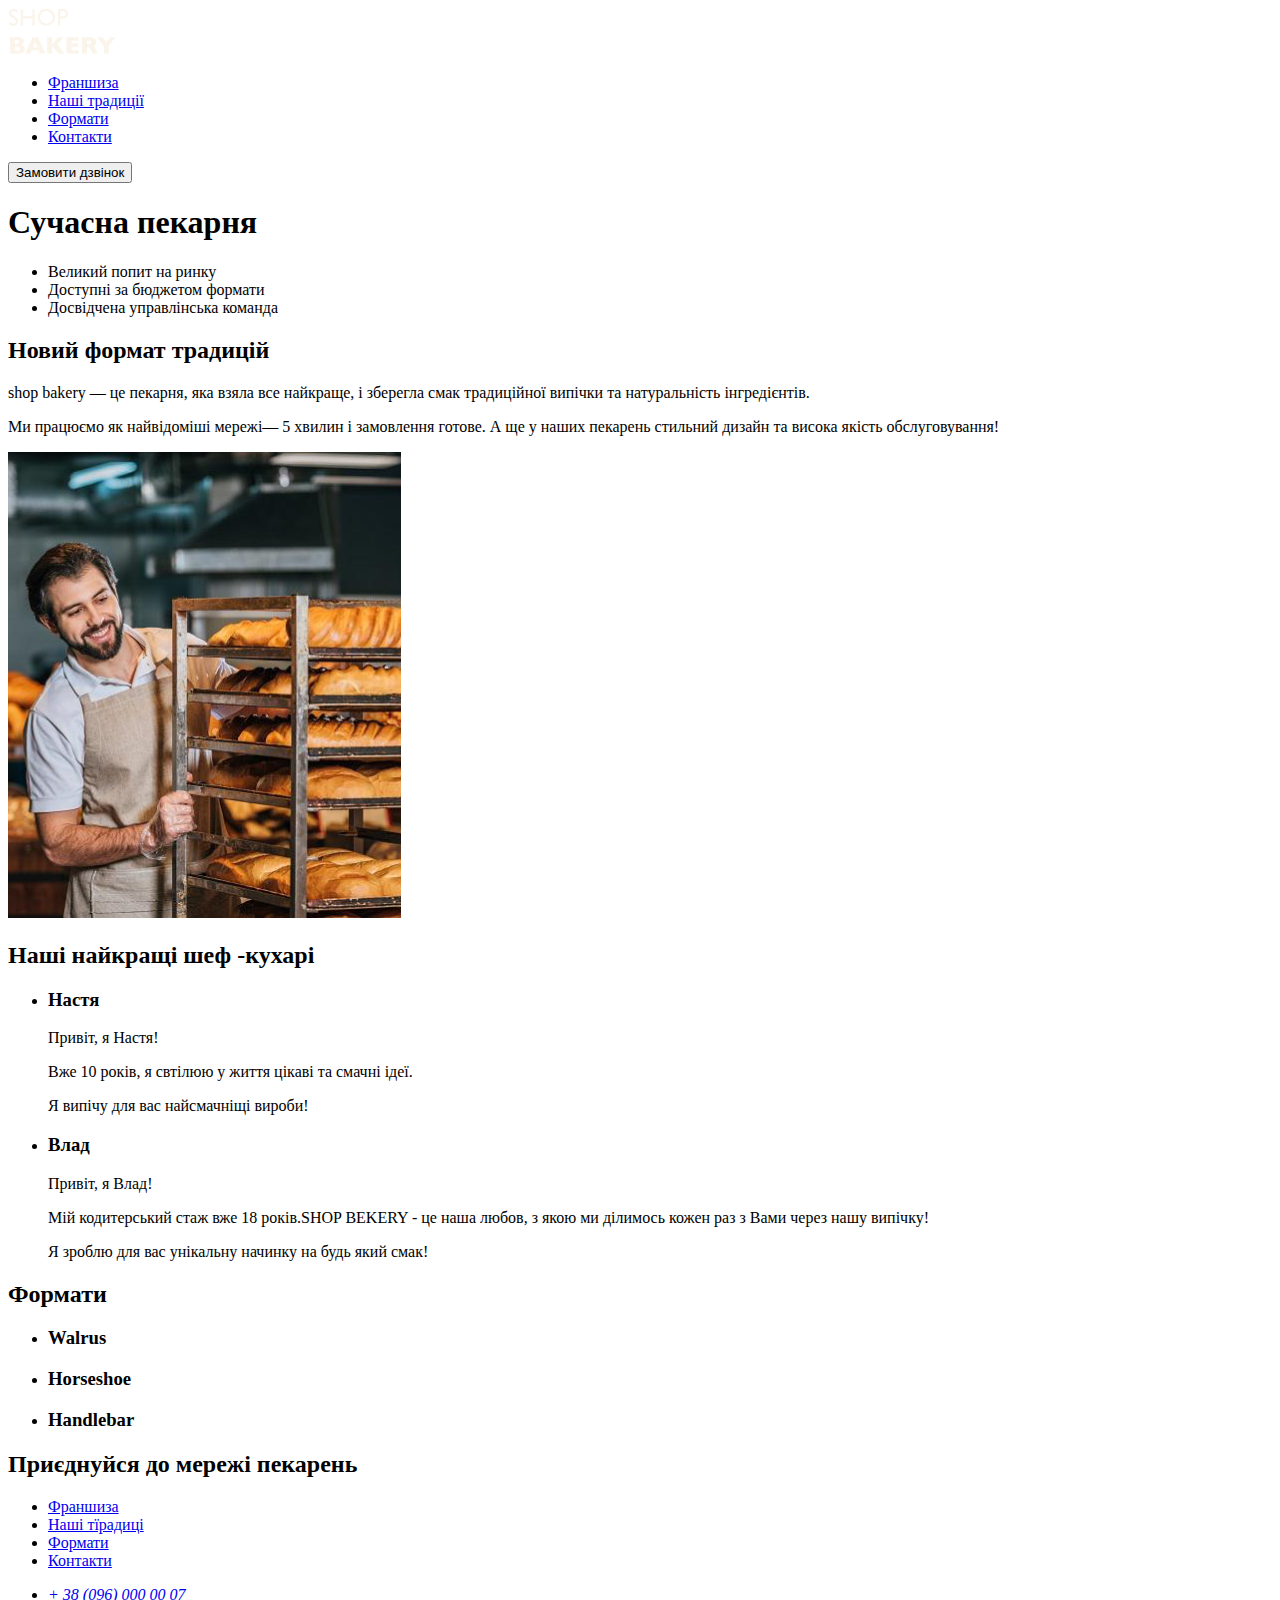
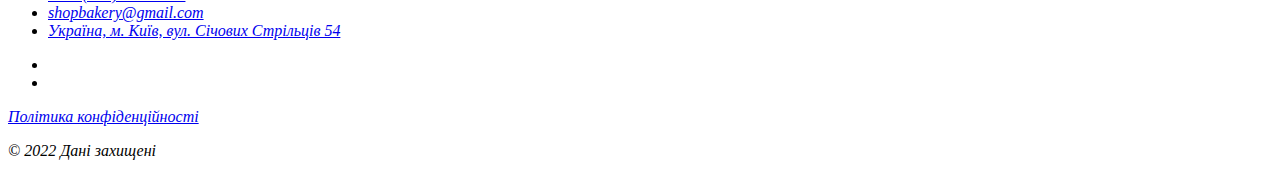
==== index.html @ 5db0eacd "update index.html and add images" ====
<!DOCTYPE html>
<html lang="uk">
  <head>
    <meta charset="UTF-8" />
    <meta http-equiv="X-UA-Compatible" content="IE=edge" />
    <meta name="viewport" content="width=device-width, initial-scale=1.0" />
    <title>Сучасна пекарня</title>
  </head>
  <body>
    <header>
      <nav>
        <a href="#">
          <img src="./images/logo.svg" alt="логотип сучасної пекарні" />
        </a>
        <ul>
          <li><a href="#">Франшиза</a></li>
          <li><a href="#">Наші традиції</a></li>
          <li><a href="#">Формати</a></li>
          <li><a href="#">Контакти</a></li>
        </ul>
      </nav>
      <button type="button">Замовити дзвінок</button>
    </header>
    <main>
      <section>
        <h1>Сучасна пекарня</h1>
      </section>
      <section>
        <ul>
          <li>Великий попит на ринку</li>
          <li>Доступні за бюджетом формати</li>
          <li>Досвідчена управлінська команда</li>
        </ul>
        <h2>Новий формат традицій</h2>
        <p>
          <span>shop bakery</span> — це пекарня, яка взяла все найкраще, і
          зберегла смак традиційної випічки та натуральність інгредієнтів.
        </p>
        <p>
          Ми працюємо як найвідоміші мережі—
          <span>5 хвилин і замовлення готове</span>. А ще у наших пекарень
          стильний дизайн та висока якість обслуговування!
        </p>
        <img
          src="./images/image 1560.jpg"
          alt="Чоловік пекар дивиться на батони із посмішкою"
        />
      </section>
      <section>
        <h2>Наші найкращі шеф -кухарі</h2>
        <ul>
          <li>
            <article>
              <h3>Настя</h3>
              <p>Привіт, я Настя!</p>
              <p>Вже 10 років, я свтілюю у життя цікаві та смачні ідеї.</p>
              <p>Я випічу для вас найсмачніщі вироби!</p>
            </article>
          </li>
          <li>
            <article>
              <h3>Влад</h3>
              <p>Привіт, я Влад!</p>
              <p>
                Мій кодитерський стаж вже 18 років.SHOP BEKERY - це наша любов,
                з якою ми ділимось кожен раз з Вами через нашу випічку!
              </p>
              <p>Я зроблю для вас унікальну начинку на будь який смак!</p>
            </article>
          </li>
        </ul>
      </section>
      <section>
        <h2>Формати</h2>
        <ul>
          <li>
            <article>
              <h3 lang="en">Walrus</h3>
            </article>
          </li>
          <li>
            <article>
              <h3 lang="en">Horseshoe</h3>
            </article>
          </li>
          <li>
            <article>
              <h3 lang="en">Handlebar</h3>
            </article>
          </li>
        </ul>
      </section>
      <section>
        <h2>Приєднуйся до мережі пекарень</h2>
      </section>
    </main>
    <footer>
      <nav>
        <a href="#">
          <!-- logo -->
        </a>
        <ul>
          <li><a href="#">Франшиза</a></li>
          <li><a href="#">Наші тїрадиці</a></li>
          <li><a href="#">Формати</a></li>
          <li><a href="#">Контакти</a></li>
        </ul>
      </nav>
      <address>
        <ul>
          <li><a href="tell:+380960000007">+ 38 (096) 000 00 07</a></li>
          <li>
            <a href="mailto:shopbakery@gmail.com">shopbakery@gmail.com</a>
          </li>
          <li>
            <a href="https://maps.app.goo.gl/S85vNr7F9ma5TAas6" target="_blank">
              Україна, м. Київ, вул. Січових Стрільців 54
            </a>
          </li>
        </ul>
        <ul>
          <li>
            <!-- facebook icon -->
          </li>
          <li>
            <!-- instagram icon -->
          </li>
        </ul>
        <a href="#" target="_blank">Політика конфіденційності</a>
        <p>© 2022 Дані захищені</p>
      </address>
    </footer>
  </body>
</html>
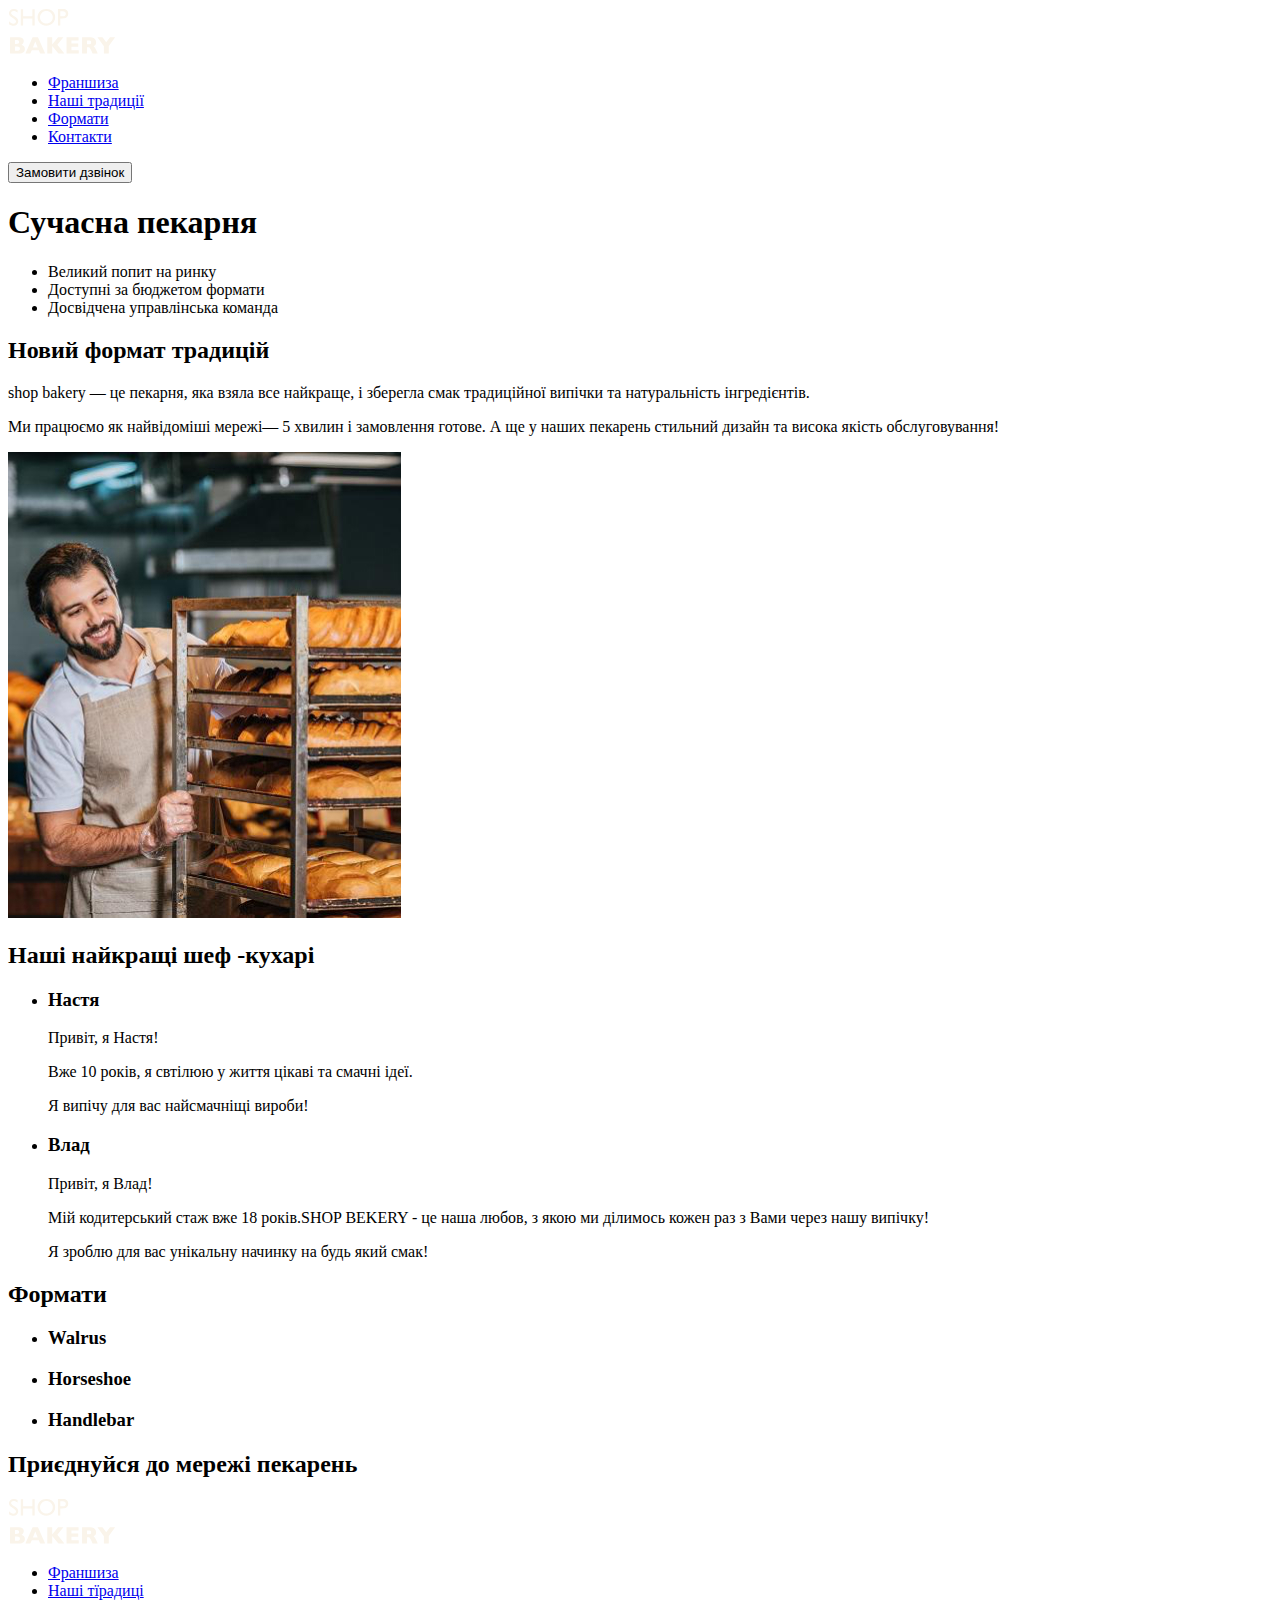
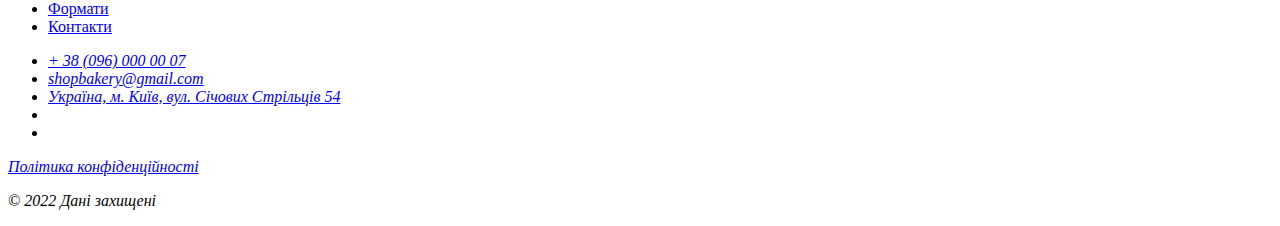
==== commit 28ce28d1: "update index.html" ====
--- a/index.html
+++ b/index.html
@@ -97,7 +97,7 @@
     <footer>
       <nav>
         <a href="#">
-          <!-- logo -->
+          <img src="./images/logo.svg" alt="логотип сучасної пекарні" />
         </a>
         <ul>
           <li><a href="#">Франшиза</a></li>
@@ -117,8 +117,6 @@
               Україна, м. Київ, вул. Січових Стрільців 54
             </a>
           </li>
-        </ul>
-        <ul>
           <li>
             <!-- facebook icon -->
           </li>
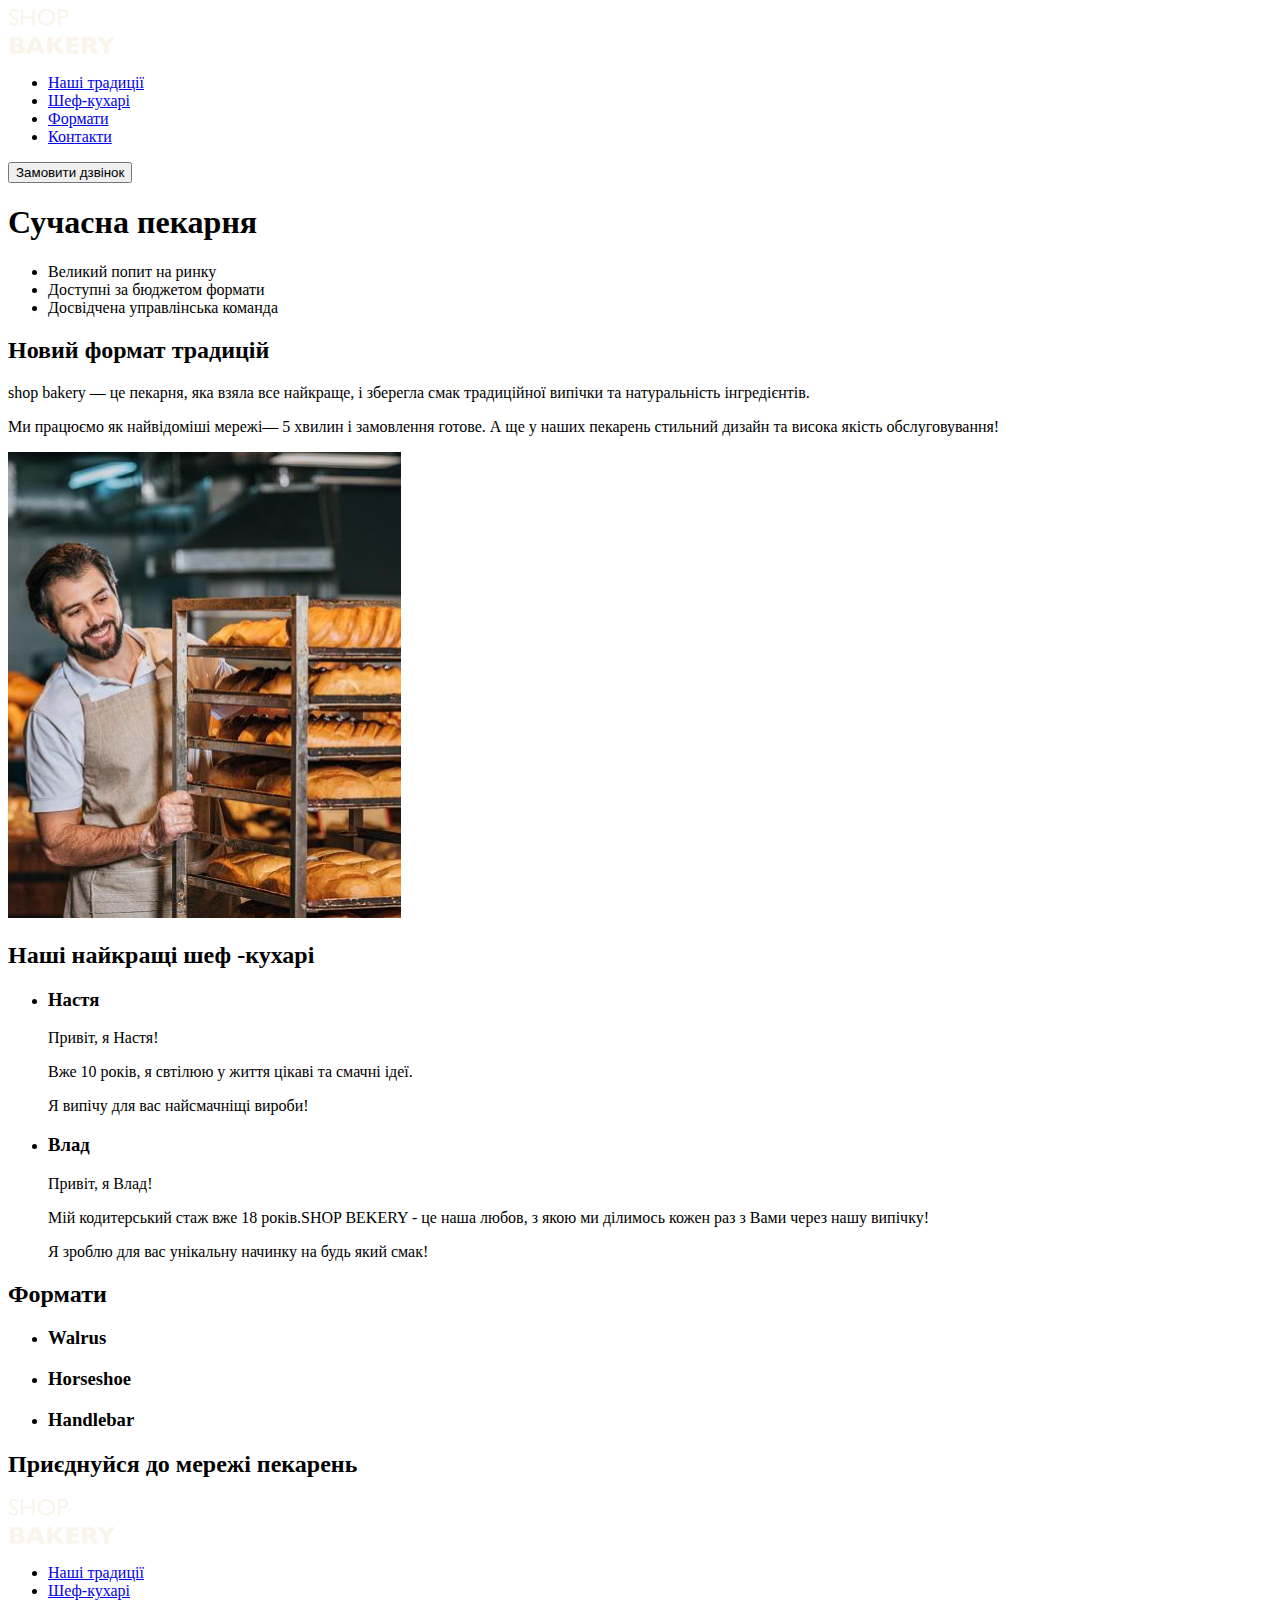
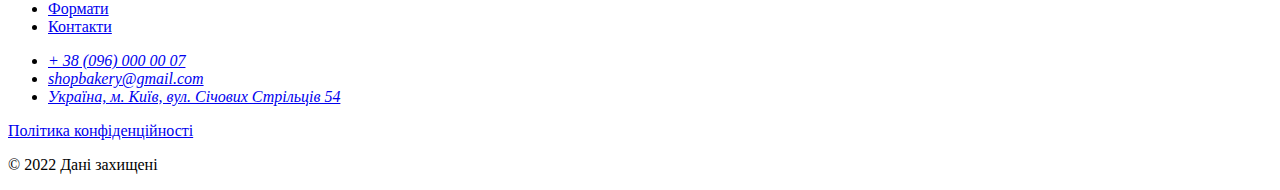
==== commit d74157d8: "upgrade index.html and images" ====
--- a/index.html
+++ b/index.html
@@ -1,5 +1,5 @@
 <!DOCTYPE html>
-<html lang="uk">
+<html lang="en">
   <head>
     <meta charset="UTF-8" />
     <meta http-equiv="X-UA-Compatible" content="IE=edge" />
@@ -9,12 +9,12 @@
   <body>
     <header>
       <nav>
-        <a href="#">
+        <a href="">
           <img src="./images/logo.svg" alt="логотип сучасної пекарні" />
         </a>
         <ul>
-          <li><a href="#">Франшиза</a></li>
           <li><a href="#">Наші традиції</a></li>
+          <li><a href="#">Шеф-кухарі</a></li>
           <li><a href="#">Формати</a></li>
           <li><a href="#">Контакти</a></li>
         </ul>
@@ -96,37 +96,33 @@
     </main>
     <footer>
       <nav>
-        <a href="#">
+        <a href="">
           <img src="./images/logo.svg" alt="логотип сучасної пекарні" />
         </a>
         <ul>
-          <li><a href="#">Франшиза</a></li>
-          <li><a href="#">Наші тїрадиці</a></li>
+          <li><a href="#">Наші традиції</a></li>
+          <li><a href="#">Шеф-кухарі</a></li>
           <li><a href="#">Формати</a></li>
           <li><a href="#">Контакти</a></li>
         </ul>
+        <address>
+          <ul>
+            <li><a href="tell:+380960000007">+ 38 (096) 000 00 07</a></li>
+            <li>
+              <a href="mailto:shopbakery@gmail.com">shopbakery@gmail.com</a>
+            </li>
+            <li>
+              <a
+                href="https://maps.app.goo.gl/G2RmWTejKXoWBTCn6"
+                target="_blank"
+                >Україна, м. Київ, вул. Січових Стрільців 54
+              </a>
+            </li>
+          </ul>
+        </address>
+        <a href="#" target="_blank">Політика конфіденційності</a>
       </nav>
-      <address>
-        <ul>
-          <li><a href="tell:+380960000007">+ 38 (096) 000 00 07</a></li>
-          <li>
-            <a href="mailto:shopbakery@gmail.com">shopbakery@gmail.com</a>
-          </li>
-          <li>
-            <a href="https://maps.app.goo.gl/S85vNr7F9ma5TAas6" target="_blank">
-              Україна, м. Київ, вул. Січових Стрільців 54
-            </a>
-          </li>
-          <li>
-            <!-- facebook icon -->
-          </li>
-          <li>
-            <!-- instagram icon -->
-          </li>
-        </ul>
-        <a href="#" target="_blank">Політика конфіденційності</a>
-        <p>© 2022 Дані захищені</p>
-      </address>
+      <p>© 2022 Дані захищені</p>
     </footer>
   </body>
 </html>
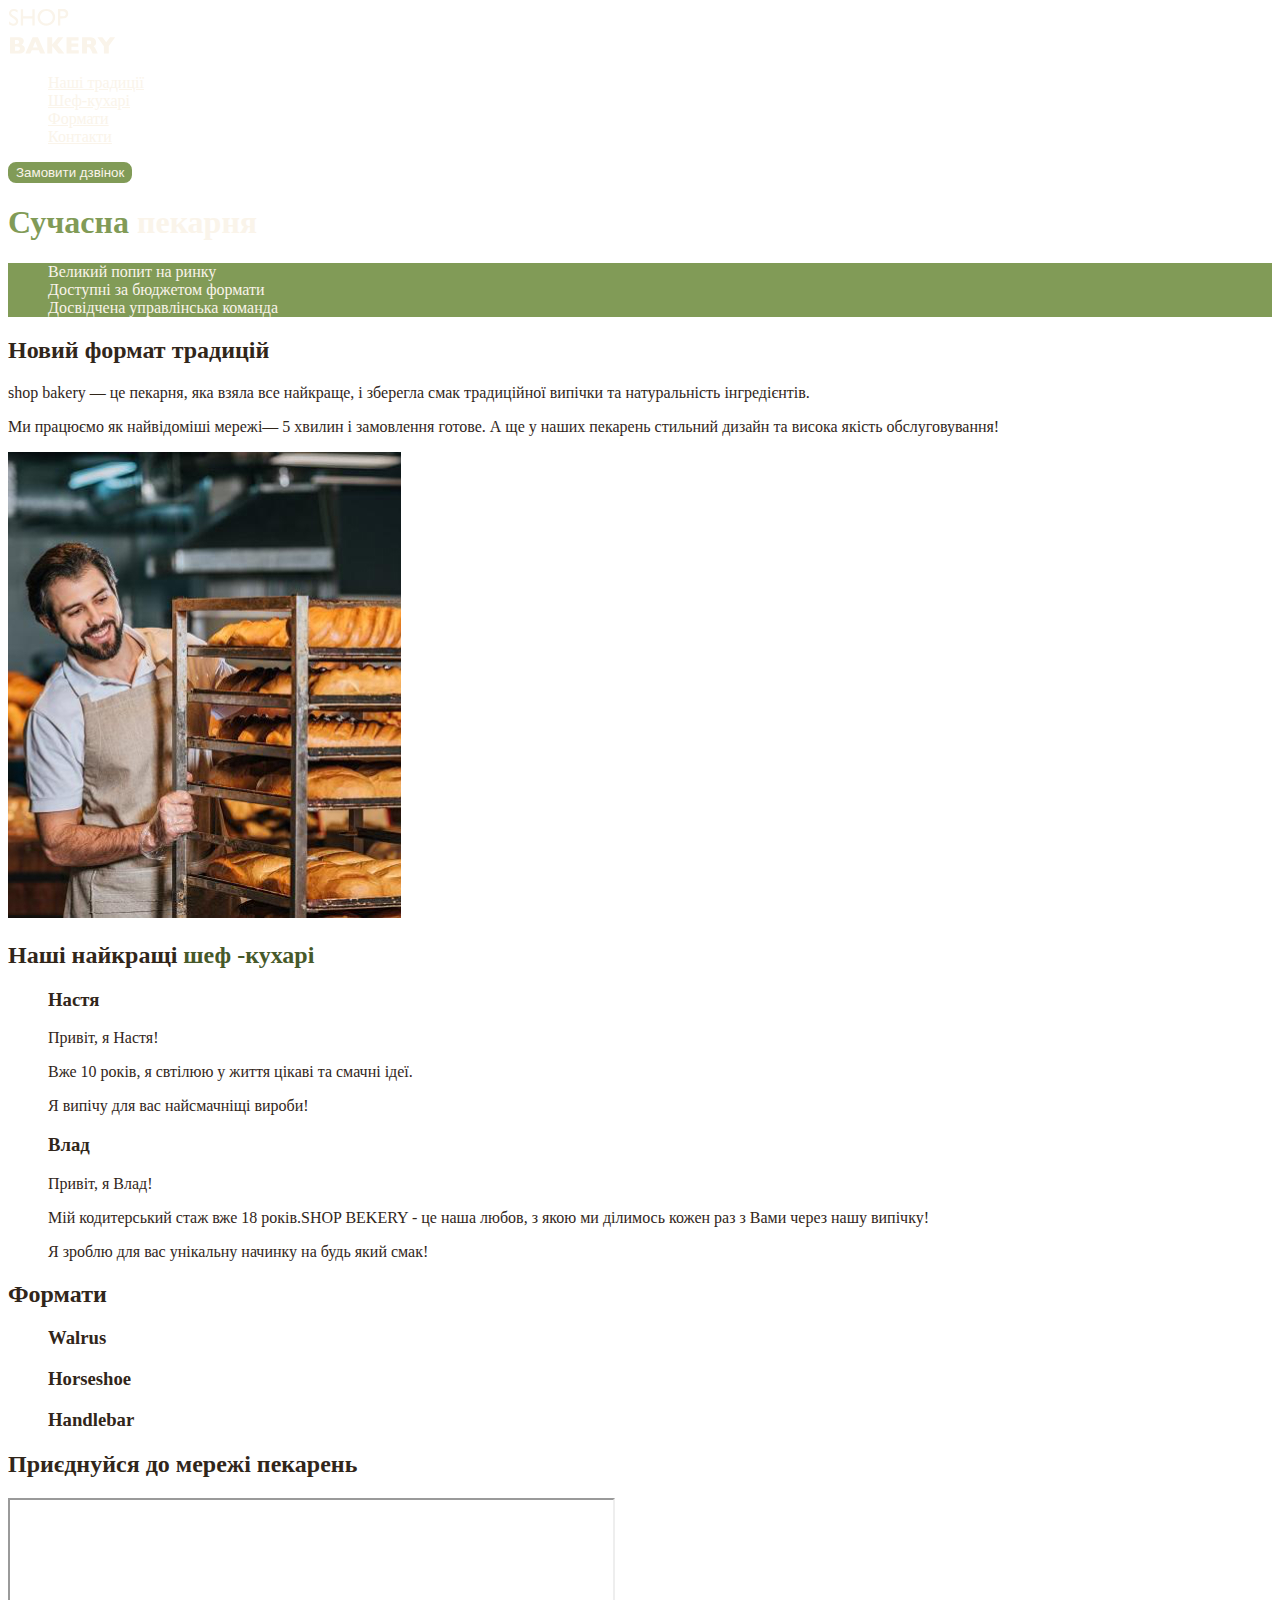
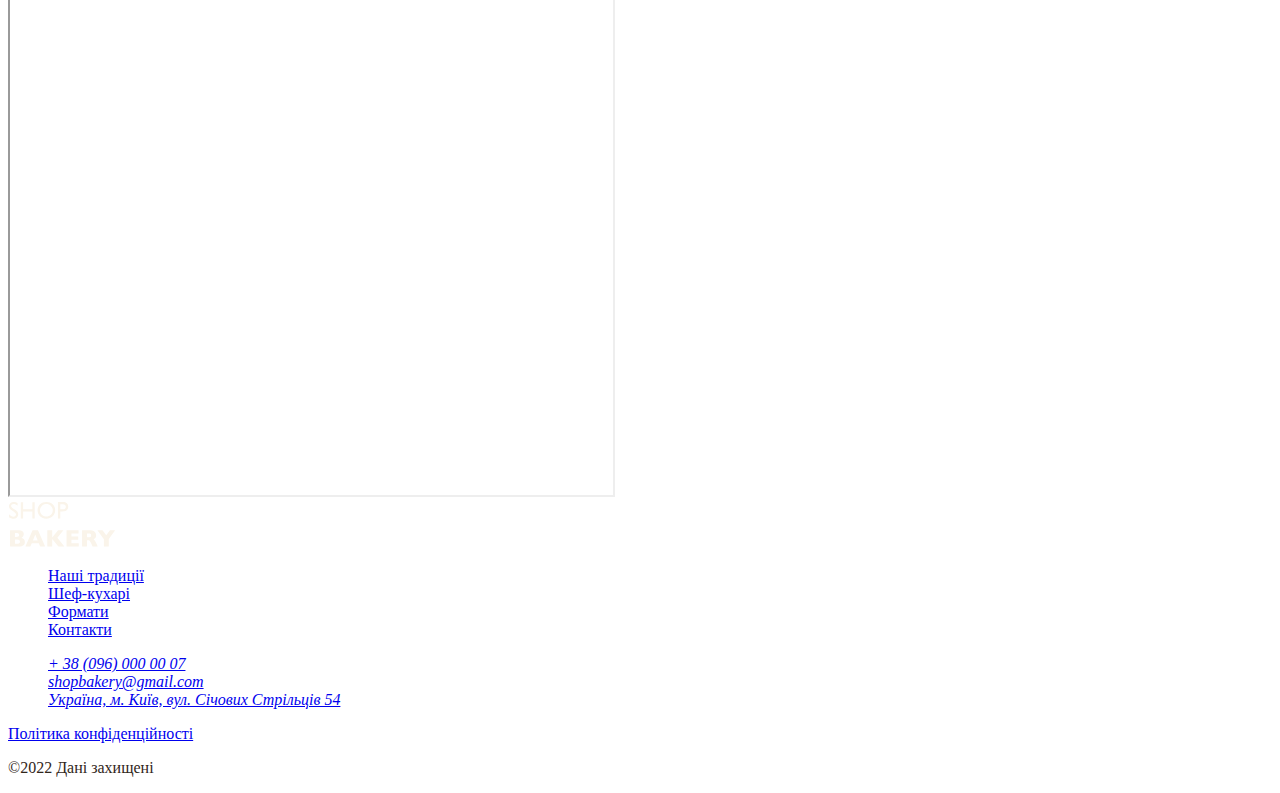
==== commit e434b2eb: "add styles css and css variables" ====
--- a/index.html
+++ b/index.html
@@ -1,37 +1,38 @@
 <!DOCTYPE html>
-<html lang="en">
+<html lang="uk">
   <head>
     <meta charset="UTF-8" />
     <meta http-equiv="X-UA-Compatible" content="IE=edge" />
     <meta name="viewport" content="width=device-width, initial-scale=1.0" />
     <title>Сучасна пекарня</title>
+    <link rel="stylesheet" href="./css/styles.css" />
   </head>
   <body>
     <header>
       <nav>
-        <a href="">
-          <img src="./images/logo.svg" alt="логотип сучасної пекарні" />
+        <a href="/">
+          <img src="./images/logo.svg" alt="Логотип сучасної пекарні" />
         </a>
         <ul>
-          <li><a href="#">Наші традиції</a></li>
-          <li><a href="#">Шеф-кухарі</a></li>
-          <li><a href="#">Формати</a></li>
-          <li><a href="#">Контакти</a></li>
+          <li><a class="link" href="#traditions-section">Наші традиції</a></li>
+          <li><a class="link" href="#chefs-section">Шеф-кухарі</a></li>
+          <li><a class="link" href="#formats-section">Формати</a></li>
+          <li><a class="link" href="#contact-section">Контакти</a></li>
         </ul>
       </nav>
-      <button type="button">Замовити дзвінок</button>
+      <button class="button" type="button">Замовити дзвінок</button>
     </header>
     <main>
       <section>
-        <h1>Сучасна пекарня</h1>
+        <h1 class="hero-title"><span class="accent">Сучасна</span> пекарня</h1>
       </section>
-      <section>
-        <ul>
+      <section id="traditions-section">
+        <ul class="advantages-list">
           <li>Великий попит на ринку</li>
           <li>Доступні за бюджетом формати</li>
           <li>Досвідчена управлінська команда</li>
         </ul>
-        <h2>Новий формат традицій</h2>
+        <h2 class="section-title">Новий формат традицій</h2>
         <p>
           <span>shop bakery</span> — це пекарня, яка взяла все найкраще, і
           зберегла смак традиційної випічки та натуральність інгредієнтів.
@@ -42,12 +43,14 @@
           стильний дизайн та висока якість обслуговування!
         </p>
         <img
-          src="./images/image 1560.jpg"
+          src="./images/baker-man.jpg"
           alt="Чоловік пекар дивиться на батони із посмішкою"
         />
       </section>
-      <section>
-        <h2>Наші найкращі шеф -кухарі</h2>
+      <section id="chefs-section">
+        <h2 class="section-title">
+          Наші найкращі <span class="accent">шеф -кухарі</span>
+        </h2>
         <ul>
           <li>
             <article>
@@ -70,7 +73,7 @@
           </li>
         </ul>
       </section>
-      <section>
+      <section id="formats-section">
         <h2>Формати</h2>
         <ul>
           <li>
@@ -90,14 +93,22 @@
           </li>
         </ul>
       </section>
-      <section>
+      <section id="contact-section">
         <h2>Приєднуйся до мережі пекарень</h2>
+        <iframe
+          src="https://www.google.com/maps/embed?pb=!1m18!1m12!1m3!1d2540.1636289098733!2d30.4912733!3d50.4566776!2m3!1f0!2f0!3f0!3m2!1i1024!2i768!4f13.1!3m3!1m2!1s0x40d4ce637c006b2d%3A0xaf86385f19996ff0!2z0YPQuy4g0KHQtdGH0LXQstGL0YUg0KHRgtGA0LXQu9GM0YbQvtCyLCA1NCwg0JrQuNC10LIsIDAyMDAw!5e0!3m2!1sru!2sua!4v1732524031775!5m2!1sru!2sua"
+          width="603"
+          height="595"
+          allowfullscreen=""
+          loading="lazy"
+          referrerpolicy="no-referrer-when-downgrade"
+        ></iframe>
       </section>
     </main>
     <footer>
       <nav>
-        <a href="">
-          <img src="./images/logo.svg" alt="логотип сучасної пекарні" />
+        <a href="/">
+          <img src="./images/logo.svg" alt="Логотип сучасної пекарні" />
         </a>
         <ul>
           <li><a href="#">Наші традиції</a></li>
@@ -105,24 +116,34 @@
           <li><a href="#">Формати</a></li>
           <li><a href="#">Контакти</a></li>
         </ul>
-        <address>
-          <ul>
-            <li><a href="tell:+380960000007">+ 38 (096) 000 00 07</a></li>
-            <li>
-              <a href="mailto:shopbakery@gmail.com">shopbakery@gmail.com</a>
-            </li>
-            <li>
-              <a
-                href="https://maps.app.goo.gl/G2RmWTejKXoWBTCn6"
-                target="_blank"
-                >Україна, м. Київ, вул. Січових Стрільців 54
-              </a>
-            </li>
-          </ul>
-        </address>
-        <a href="#" target="_blank">Політика конфіденційності</a>
       </nav>
-      <p>© 2022 Дані захищені</p>
+      <address>
+        <ul>
+          <li>
+            <a href="tell:+380960000007">+ 38 (096) 000 00 07</a>
+          </li>
+          <li>
+            <a href="mailto:shopbakery@gmail.com">shopbakery@gmail.com</a>
+          </li>
+          <li>
+            <a href="https://maps.app.goo.gl/KvWePG3GDHQzdAdd9" target="_blank">
+              Україна, м. Київ, вул. Січових Стрільців 54
+            </a>
+          </li>
+          <li>
+            <a href="#">
+              <!-- facebook icon -->
+            </a>
+          </li>
+          <li>
+            <a href="#">
+              <!-- instagram icon -->
+            </a>
+          </li>
+        </ul>
+      </address>
+      <a href="#" target="_blank">Політика конфіденційності</a>
+      <p>&copy;2022 Дані захищені</p>
     </footer>
   </body>
 </html>
--- a/css/styles.css
+++ b/css/styles.css
@@ -0,0 +1,57 @@
+:root {
+    --color-primary-dark: #31261A;
+    --color-primary-light: #FAF4EA;
+    --color-brand-light: #819B57;
+    --color-brand-dark: #465929;
+}
+
+/* Base */
+body {
+ color: var(--color-primary-dark);   
+}
+
+ul {
+    list-style-type: none;
+}
+
+/* Button */
+.button {
+    color: var(--color-primary-light);
+    background-color: var(--color-brand-light);
+    border: 2px solid var(--color-brand-light);
+    border-radius: 8px;
+    cursor: pointer;
+}
+
+.button:hover {
+    color: var(--color-brand-dark);
+    background-color: transparent;
+}
+
+/* Link */
+.link {
+color: var(--color-primary-light);
+}
+
+.link:hover {
+    color: var(--color-brand-light);
+}
+
+/* Hero section */
+.hero-title {
+    color: var(--color-primary-light);
+}
+
+.hero-title .accent {
+color: var(--color-brand-light);
+}
+
+/* Advantages section */
+.advantages-list {
+    color: var(--color-primary-light);
+    background-color: var(--color-brand-light);
+}
+
+.section-title .accent {
+    color: var(--color-brand-dark);
+}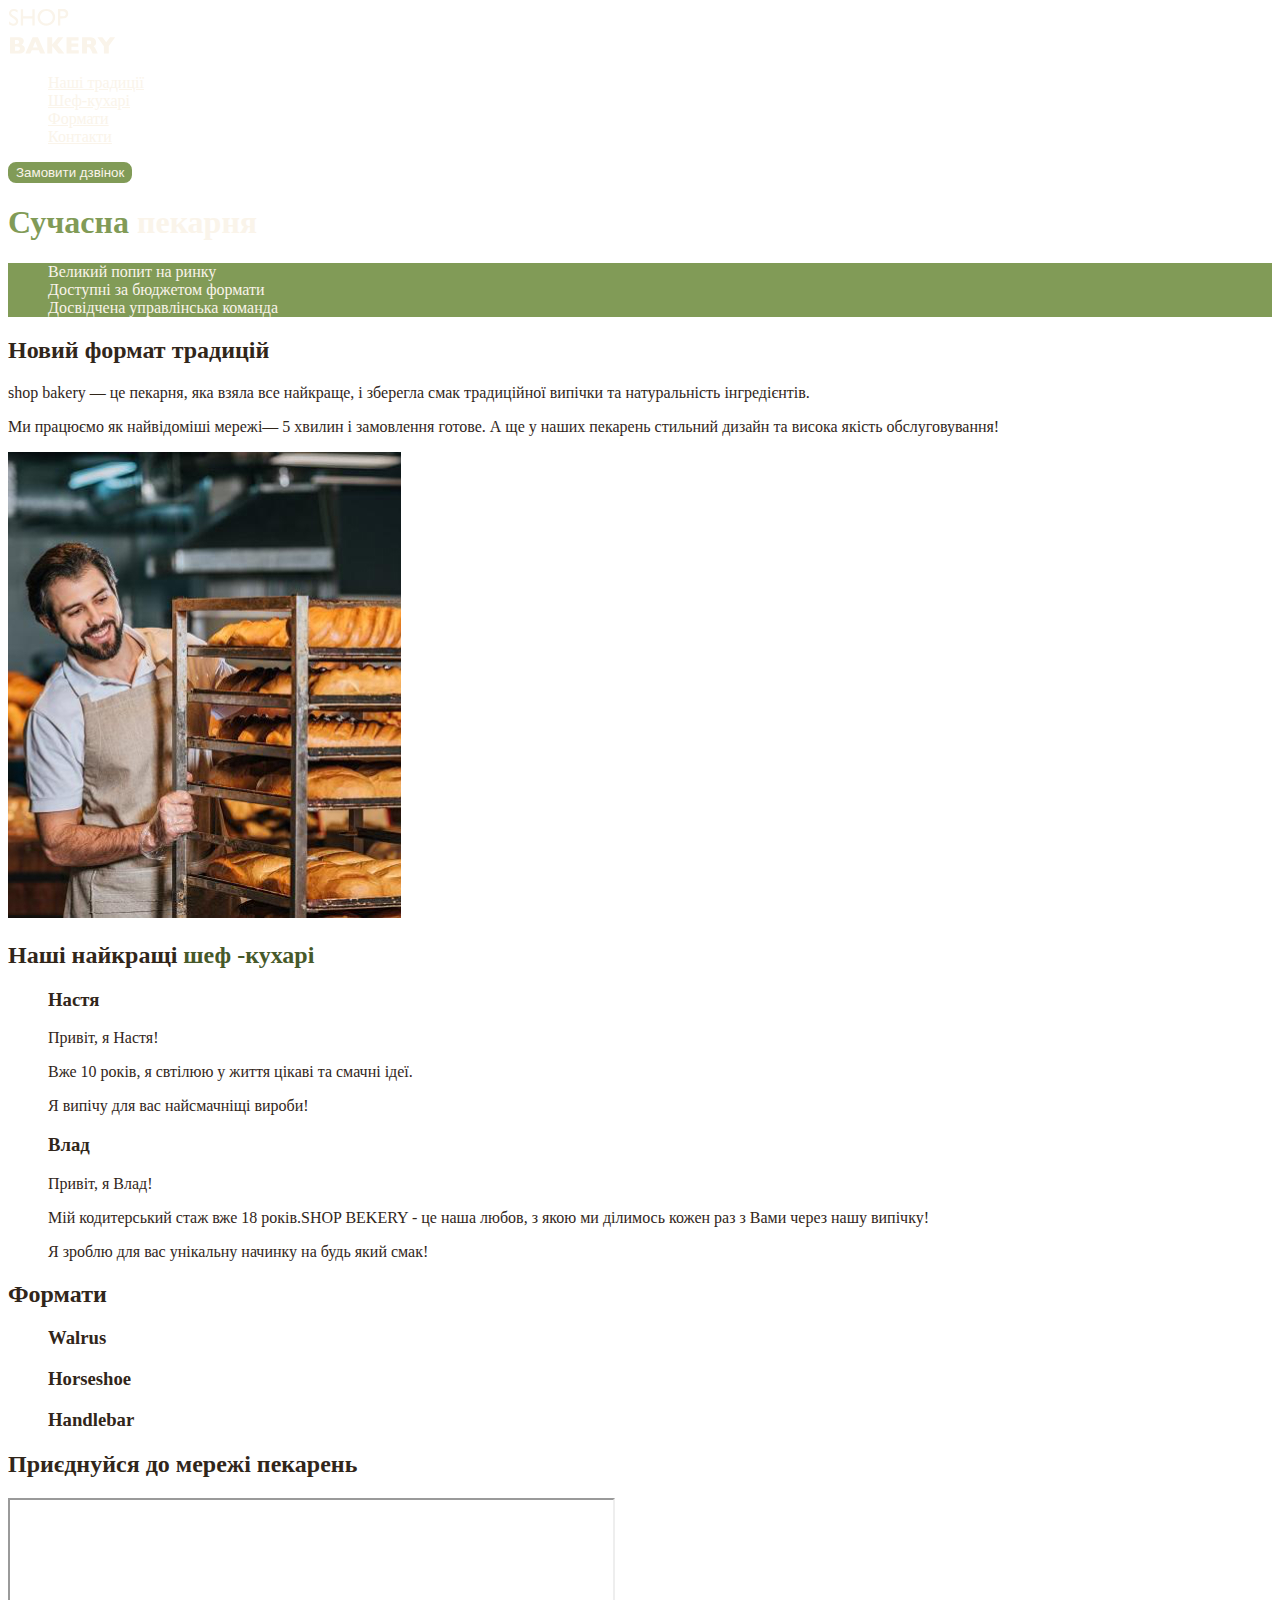
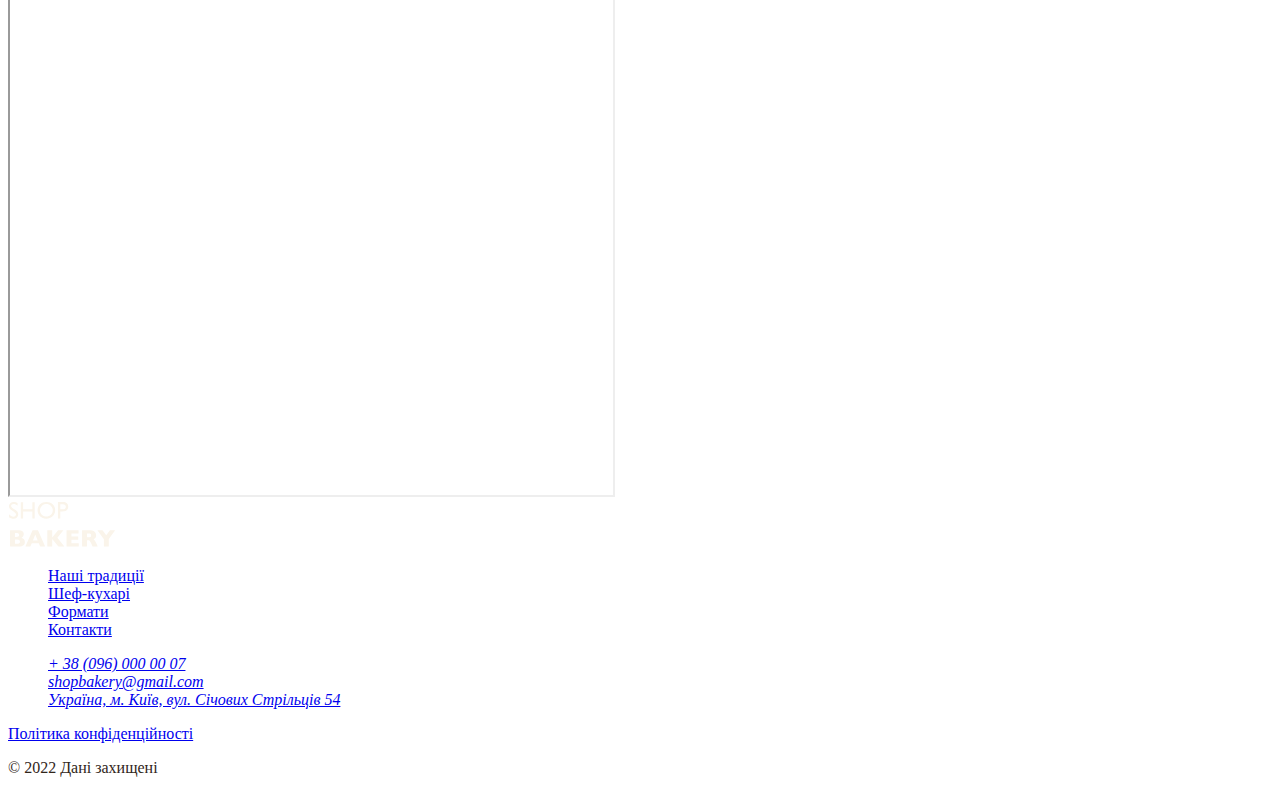
==== commit 748e7097: "upgrade index.html and styles.css" ====
--- a/index.html
+++ b/index.html
@@ -11,7 +11,7 @@
     <header>
       <nav>
         <a href="/">
-          <img src="./images/logo.svg" alt="Логотип сучасної пекарні" />
+          <img src="./images/logo.svg" alt="Логоти сучасної пекарні" />
         </a>
         <ul>
           <li><a class="link" href="#traditions-section">Наші традиції</a></li>
@@ -74,7 +74,7 @@
         </ul>
       </section>
       <section id="formats-section">
-        <h2>Формати</h2>
+        <h2 class="section-title">Формати</h2>
         <ul>
           <li>
             <article>
@@ -94,9 +94,9 @@
         </ul>
       </section>
       <section id="contact-section">
-        <h2>Приєднуйся до мережі пекарень</h2>
+        <h2 class="section-title">Приєднуйся до мережі пекарень</h2>
         <iframe
-          src="https://www.google.com/maps/embed?pb=!1m18!1m12!1m3!1d2540.1636289098733!2d30.4912733!3d50.4566776!2m3!1f0!2f0!3f0!3m2!1i1024!2i768!4f13.1!3m3!1m2!1s0x40d4ce637c006b2d%3A0xaf86385f19996ff0!2z0YPQuy4g0KHQtdGH0LXQstGL0YUg0KHRgtGA0LXQu9GM0YbQvtCyLCA1NCwg0JrQuNC10LIsIDAyMDAw!5e0!3m2!1sru!2sua!4v1732524031775!5m2!1sru!2sua"
+          src="https://www.google.com/maps/embed?pb=!1m18!1m12!1m3!1d2540.1636289098733!2d30.4912733!3d50.4566776!2m3!1f0!2f0!3f0!3m2!1i1024!2i768!4f13.1!3m3!1m2!1s0x40d4ce637c006b2d%3A0xaf86385f19996ff0!2z0YPQuy4g0KHQtdGH0LXQstGL0YUg0KHRgtGA0LXQu9GM0YbQvtCyLCA1NCwg0JrQuNC10LIsIDAyMDAw!5e0!3m2!1sru!2sua!4v1732785374213!5m2!1sru!2sua"
           width="603"
           height="595"
           allowfullscreen=""
@@ -108,7 +108,7 @@
     <footer>
       <nav>
         <a href="/">
-          <img src="./images/logo.svg" alt="Логотип сучасної пекарні" />
+          <img src="./images/logo.svg" alt="Логоти сучасної пекарні" />
         </a>
         <ul>
           <li><a href="#">Наші традиції</a></li>
@@ -126,7 +126,7 @@
             <a href="mailto:shopbakery@gmail.com">shopbakery@gmail.com</a>
           </li>
           <li>
-            <a href="https://maps.app.goo.gl/KvWePG3GDHQzdAdd9" target="_blank">
+            <a href="https://maps.app.goo.gl/RnqraDRxLuYuomgk7" target="_blank">
               Україна, м. Київ, вул. Січових Стрільців 54
             </a>
           </li>
@@ -143,7 +143,7 @@
         </ul>
       </address>
       <a href="#" target="_blank">Політика конфіденційності</a>
-      <p>&copy;2022 Дані захищені</p>
+      <p>&copy; 2022 Дані захищені</p>
     </footer>
   </body>
 </html>
--- a/css/styles.css
+++ b/css/styles.css
@@ -1,57 +1,57 @@
 :root {
-    --color-primary-dark: #31261A;
-    --color-primary-light: #FAF4EA;
-    --color-brand-light: #819B57;
-    --color-brand-dark: #465929;
+  --color-primary-dark: #31261a;
+  --color-primary-light: #faf4ea;
+  --color-brand-dark: #465929;
+  --color-brand-light: #819b57;
 }
 
 /* Base */
-body {
- color: var(--color-primary-dark);   
+ul {
+  list-style-type: none;
 }
 
-ul {
-    list-style-type: none;
+body {
+  color: var(--color-primary-dark);
 }
 
 /* Button */
 .button {
-    color: var(--color-primary-light);
-    background-color: var(--color-brand-light);
-    border: 2px solid var(--color-brand-light);
-    border-radius: 8px;
-    cursor: pointer;
+  color: var(--color-primary-light);
+  background-color: var(--color-brand-light);
+  border: 2px solid var(--color-brand-light);
+  border-radius: 8px;
+  cursor: pointer;
 }
 
 .button:hover {
-    color: var(--color-brand-dark);
-    background-color: transparent;
+  color: var(--color-brand-dark);
+  background-color: transparent;
 }
 
-/* Link */
+/* link */
 .link {
-color: var(--color-primary-light);
+  color: var(--color-primary-light);
 }
 
 .link:hover {
-    color: var(--color-brand-light);
+  color: var(--color-brand-light);
 }
 
-/* Hero section */
+/* Hero-section */
 .hero-title {
-    color: var(--color-primary-light);
+  color: var(--color-primary-light);
 }
 
 .hero-title .accent {
-color: var(--color-brand-light);
+  color: var(--color-brand-light);
 }
 
-/* Advantages section */
+/* Advantages-list */
 .advantages-list {
-    color: var(--color-primary-light);
-    background-color: var(--color-brand-light);
+  color: var(--color-primary-light);
+  background-color: var(--color-brand-light);
 }
 
 .section-title .accent {
-    color: var(--color-brand-dark);
-}+  color: var(--color-brand-dark);
+}
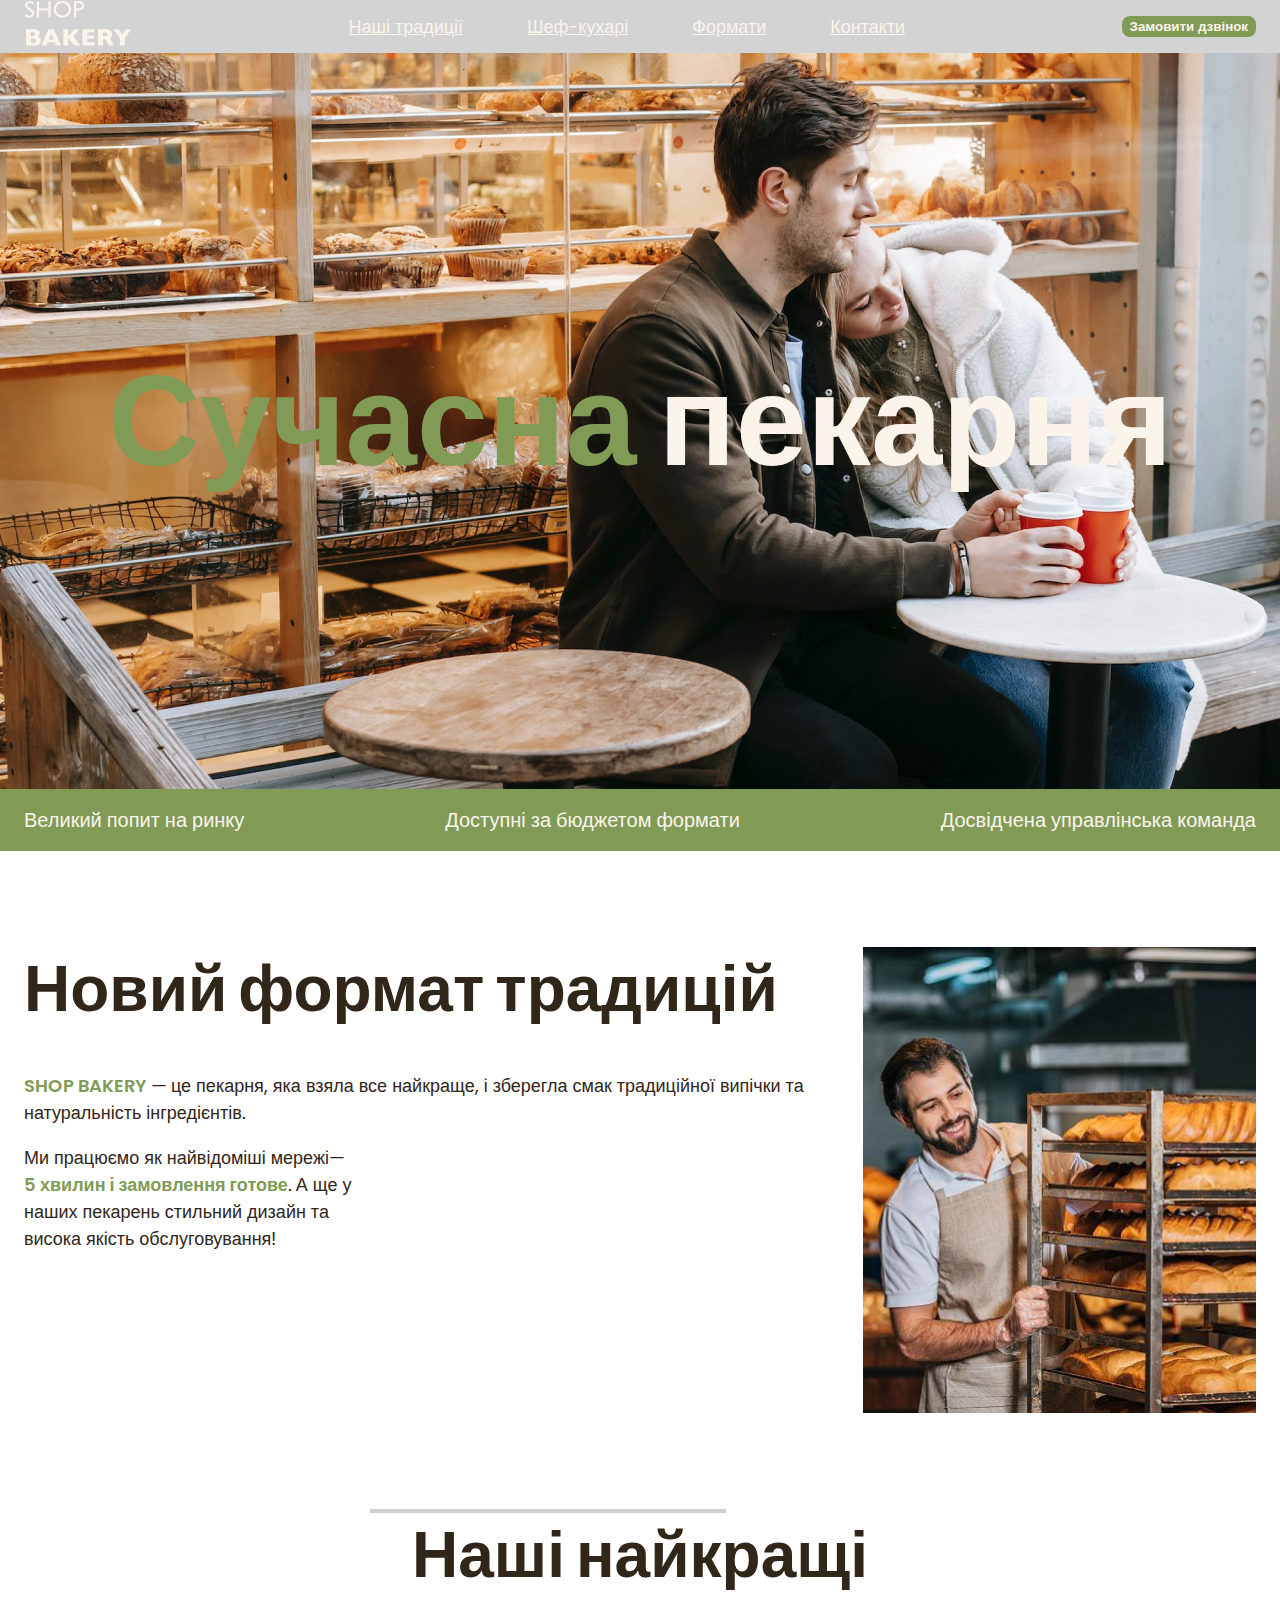
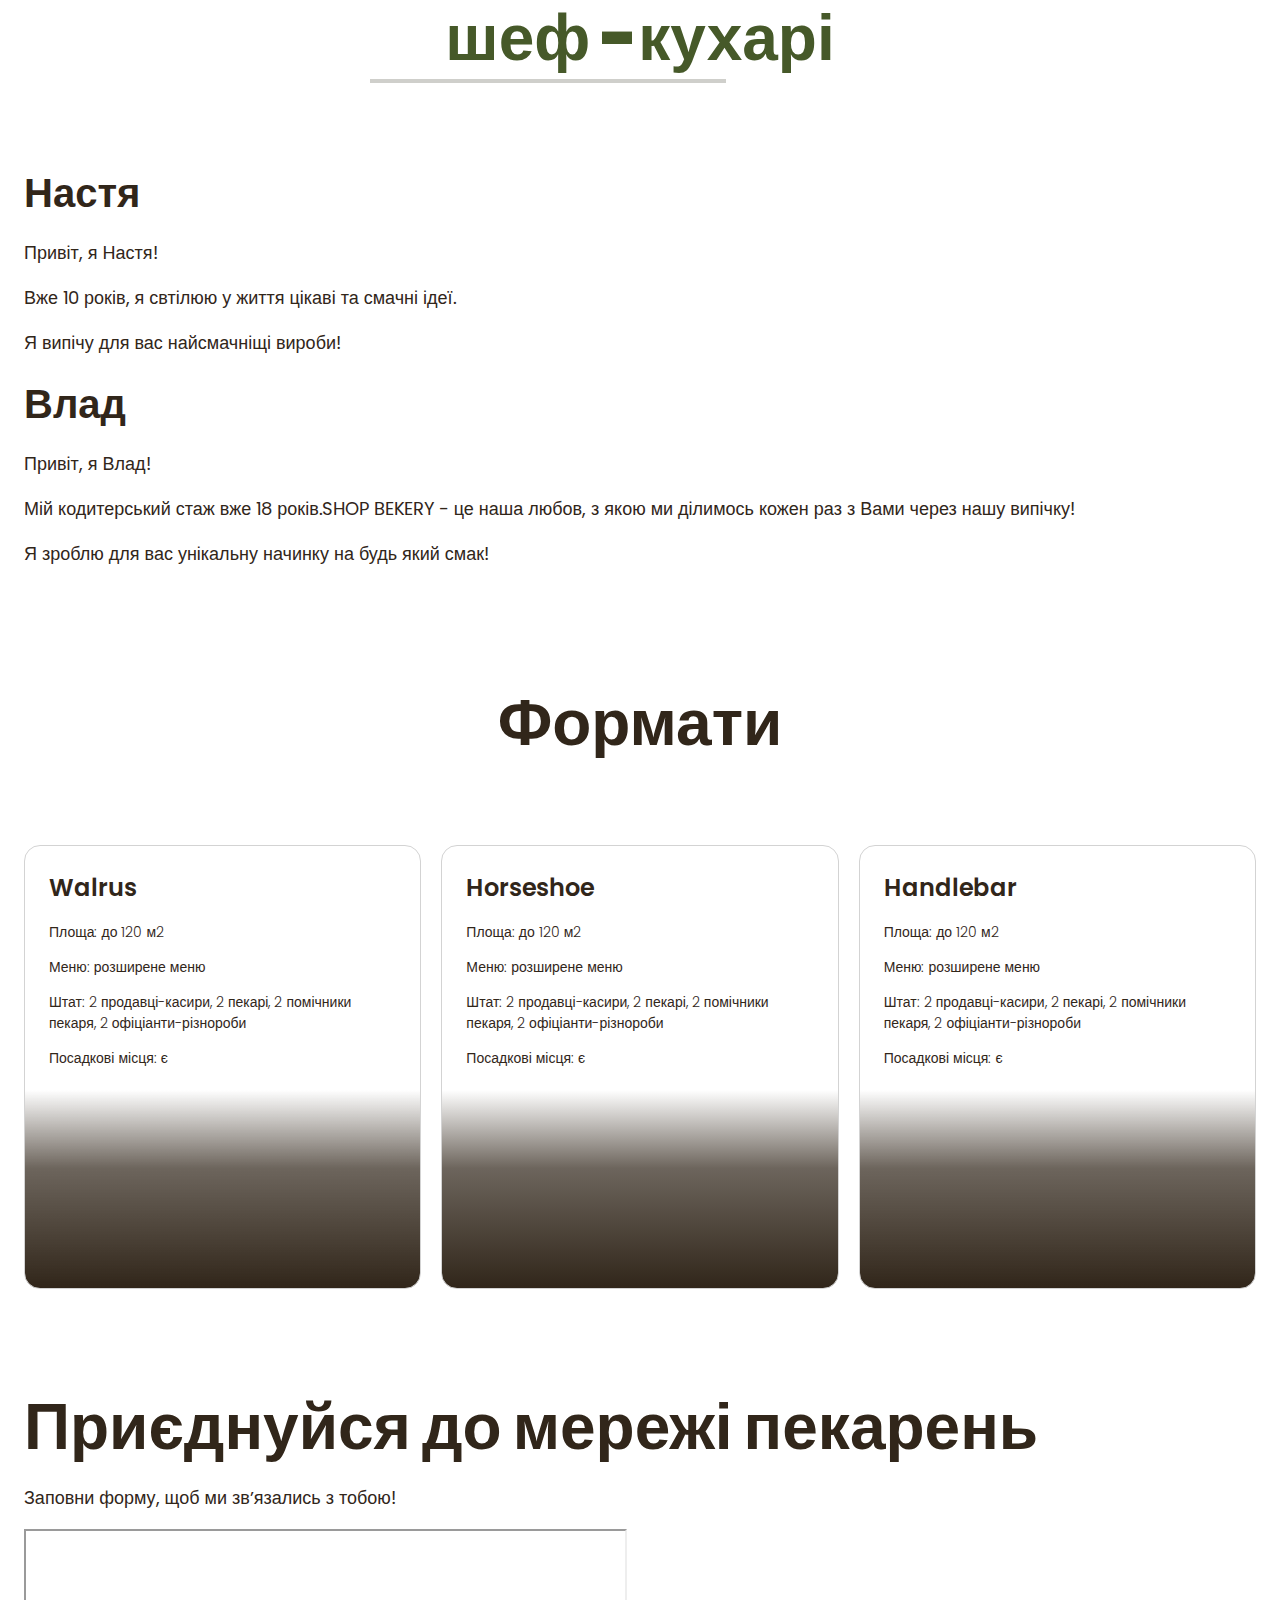
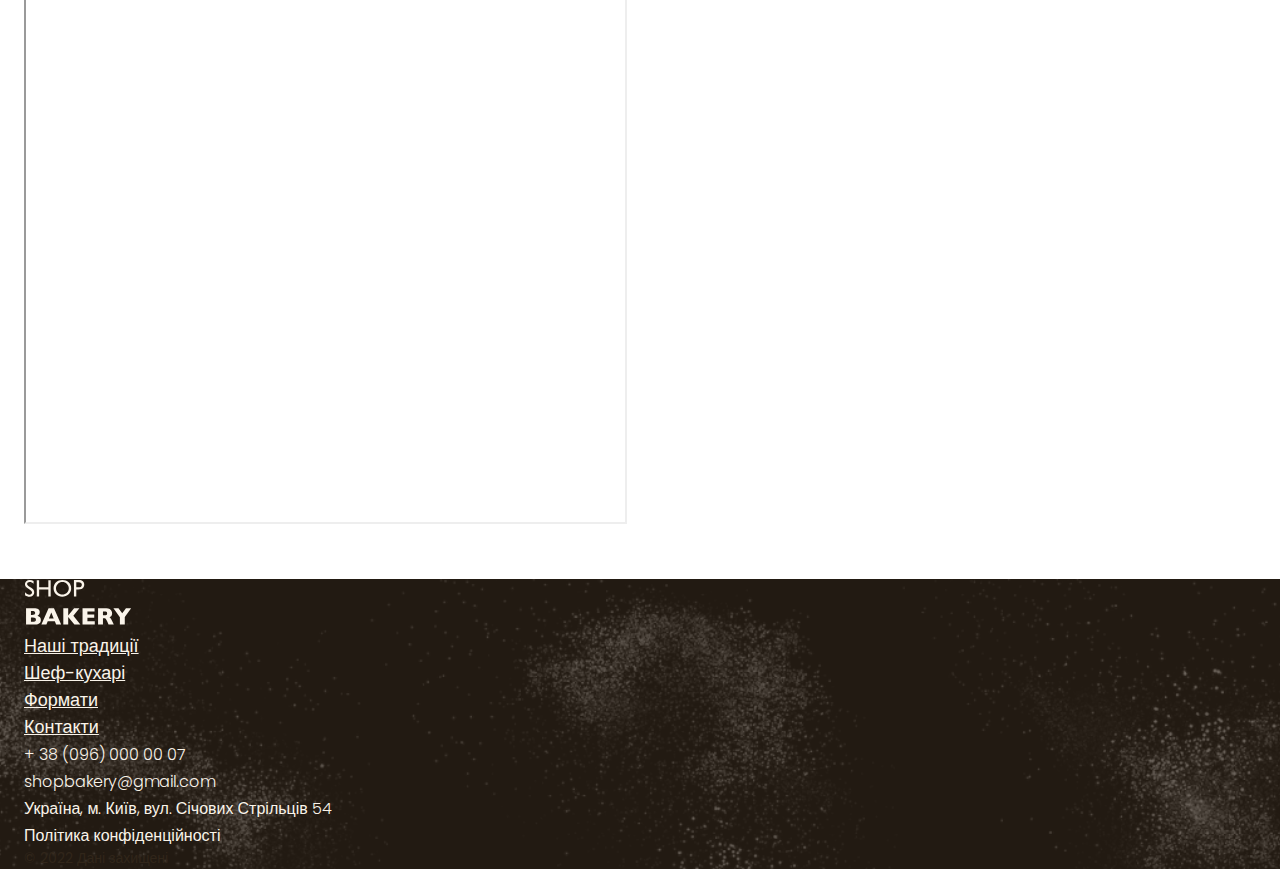
==== commit 97402683: "add images, add fonts, upgrede styles.css and upgrade index.html" ====
--- a/index.html
+++ b/index.html
@@ -8,142 +8,214 @@
     <link rel="stylesheet" href="./css/styles.css" />
   </head>
   <body>
-    <header>
-      <nav>
-        <a href="/">
-          <img src="./images/logo.svg" alt="Логоти сучасної пекарні" />
-        </a>
-        <ul>
-          <li><a class="link" href="#traditions-section">Наші традиції</a></li>
-          <li><a class="link" href="#chefs-section">Шеф-кухарі</a></li>
-          <li><a class="link" href="#formats-section">Формати</a></li>
-          <li><a class="link" href="#contact-section">Контакти</a></li>
-        </ul>
-      </nav>
-      <button class="button" type="button">Замовити дзвінок</button>
+    <header class="header">
+      <div class="container">
+        <div class="header-container">
+          <nav class="header-nav">
+            <a href="/">
+              <img src="./images/logo.svg" alt="Логотип сучасної пекарні" />
+            </a>
+            <ul class="header-menu">
+              <li>
+                <a class="link" href="#traditions-section">Наші традиції</a>
+              </li>
+              <li><a class="link" href="#chefs-section">Шеф-кухарі</a></li>
+              <li><a class="link" href="#formats-section">Формати</a></li>
+              <li><a class="link" href="#contact-section">Контакти</a></li>
+            </ul>
+          </nav>
+          <button class="button" type="button">Замовити дзвінок</button>
+        </div>
+      </div>
     </header>
     <main>
-      <section>
-        <h1 class="hero-title"><span class="accent">Сучасна</span> пекарня</h1>
-      </section>
-      <section id="traditions-section">
-        <ul class="advantages-list">
-          <li>Великий попит на ринку</li>
-          <li>Доступні за бюджетом формати</li>
-          <li>Досвідчена управлінська команда</li>
-        </ul>
-        <h2 class="section-title">Новий формат традицій</h2>
-        <p>
-          <span>shop bakery</span> — це пекарня, яка взяла все найкраще, і
-          зберегла смак традиційної випічки та натуральність інгредієнтів.
-        </p>
-        <p>
-          Ми працюємо як найвідоміші мережі—
-          <span>5 хвилин і замовлення готове</span>. А ще у наших пекарень
-          стильний дизайн та висока якість обслуговування!
-        </p>
-        <img
-          src="./images/baker-man.jpg"
-          alt="Чоловік пекар дивиться на батони із посмішкою"
-        />
-      </section>
-      <section id="chefs-section">
-        <h2 class="section-title">
-          Наші найкращі <span class="accent">шеф -кухарі</span>
-        </h2>
-        <ul>
-          <li>
-            <article>
-              <h3>Настя</h3>
-              <p>Привіт, я Настя!</p>
-              <p>Вже 10 років, я свтілюю у життя цікаві та смачні ідеї.</p>
-              <p>Я випічу для вас найсмачніщі вироби!</p>
-            </article>
-          </li>
-          <li>
-            <article>
-              <h3>Влад</h3>
-              <p>Привіт, я Влад!</p>
-              <p>
-                Мій кодитерський стаж вже 18 років.SHOP BEKERY - це наша любов,
-                з якою ми ділимось кожен раз з Вами через нашу випічку!
+      <section class="hero-section">
+        <div class="container">
+          <h1 class="hero-title">
+            <span class="accent">Сучасна</span> пекарня
+          </h1>
+        </div>
+      </section>
+      <section class="advantages-section">
+        <div class="container">
+          <h2 class="visually-hidden">Наші переваги</h2>
+          <ul class="advantages-list">
+            <li class="advantages-item">Великий попит на ринку</li>
+            <li class="advantages-item">Доступні за бюджетом формати</li>
+            <li class="advantages-item">Досвідчена управлінська команда</li>
+          </ul>
+        </div>
+      </section>
+      <section class="traditions-section section" id="traditions-section">
+        <div class="container">
+          <div class="traditions-container">
+            <div class="traditions-content">
+              <h2 class="traditions-title section-title">
+                Новий формат традицій
+              </h2>
+              <p class="traditions-text">
+                <span class="brand uppercase">shop bakery</span> — це пекарня,
+                яка взяла все найкраще, і зберегла смак традиційної випічки та
+                натуральність інгредієнтів.
               </p>
-              <p>Я зроблю для вас унікальну начинку на будь який смак!</p>
-            </article>
-          </li>
-        </ul>
-      </section>
-      <section id="formats-section">
-        <h2 class="section-title">Формати</h2>
-        <ul>
-          <li>
-            <article>
-              <h3 lang="en">Walrus</h3>
-            </article>
-          </li>
-          <li>
-            <article>
-              <h3 lang="en">Horseshoe</h3>
-            </article>
-          </li>
-          <li>
-            <article>
-              <h3 lang="en">Handlebar</h3>
-            </article>
-          </li>
-        </ul>
-      </section>
-      <section id="contact-section">
-        <h2 class="section-title">Приєднуйся до мережі пекарень</h2>
-        <iframe
-          src="https://www.google.com/maps/embed?pb=!1m18!1m12!1m3!1d2540.1636289098733!2d30.4912733!3d50.4566776!2m3!1f0!2f0!3f0!3m2!1i1024!2i768!4f13.1!3m3!1m2!1s0x40d4ce637c006b2d%3A0xaf86385f19996ff0!2z0YPQuy4g0KHQtdGH0LXQstGL0YUg0KHRgtGA0LXQu9GM0YbQvtCyLCA1NCwg0JrQuNC10LIsIDAyMDAw!5e0!3m2!1sru!2sua!4v1732785374213!5m2!1sru!2sua"
-          width="603"
-          height="595"
-          allowfullscreen=""
-          loading="lazy"
-          referrerpolicy="no-referrer-when-downgrade"
-        ></iframe>
+              <p class="traditions-text limited">
+                Ми працюємо як найвідоміші мережі—
+                <span class="brand">5 хвилин і замовлення готове</span>. А ще у
+                наших пекарень стильний дизайн та висока якість обслуговування!
+              </p>
+            </div>
+            <img
+              src="./images/baker-man.jpg"
+              alt="Чоловік пекар дивиться на батони із посмішкою"
+            />
+          </div>
+        </div>
+      </section>
+      <section class="section" id="chefs-section">
+        <div class="container">
+          <h2 class="chefs-title section-title centered">
+            Наші найкращі <span class="accent">шеф -кухарі</span>
+          </h2>
+          <ul>
+            <li>
+              <article>
+                <h3 class="chef-title">Настя</h3>
+                <p>Привіт, я Настя!</p>
+                <p>Вже 10 років, я свтілюю у життя цікаві та смачні ідеї.</p>
+                <p>Я випічу для вас найсмачніщі вироби!</p>
+              </article>
+            </li>
+            <li>
+              <article>
+                <h3 class="chef-title">Влад</h3>
+                <p>Привіт, я Влад!</p>
+                <p>
+                  Мій кодитерський стаж вже 18 років.SHOP BEKERY - це наша
+                  любов, з якою ми ділимось кожен раз з Вами через нашу випічку!
+                </p>
+                <p>Я зроблю для вас унікальну начинку на будь який смак!</p>
+              </article>
+            </li>
+          </ul>
+        </div>
+      </section>
+      <section class="section" id="formats-section">
+        <div class="container">
+          <h2 class="formats-title section-title centered">Формати</h2>
+          <ul class="formats-list">
+            <li class="formats-item">
+              <article class="format-card">
+                <h3 class="format-title" lang="en">Walrus</h3>
+                <div class="format-text">
+                  <p>Площа: до 120 м2</p>
+                  <p>Меню: розширене меню</p>
+                  <p>
+                    Штат: 2 продавці-касири, 2 пекарі, 2 помічники пекаря, 2
+                    офіціанти-різнороби
+                  </p>
+                  <p>Посадкові місця: є</p>
+                </div>
+              </article>
+            </li>
+            <li class="formats-item">
+              <article class="format-card">
+                <h3 class="format-title" lang="en">Horseshoe</h3>
+                <div class="format-text">
+                  <p>Площа: до 120 м2</p>
+                  <p>Меню: розширене меню</p>
+                  <p>
+                    Штат: 2 продавці-касири, 2 пекарі, 2 помічники пекаря, 2
+                    офіціанти-різнороби
+                  </p>
+                  <p>Посадкові місця: є</p>
+                </div>
+              </article>
+            </li>
+            <li class="formats-item">
+              <article class="format-card">
+                <h3 class="format-title" lang="en">Handlebar</h3>
+                <div class="format-text">
+                  <p>Площа: до 120 м2</p>
+                  <p>Меню: розширене меню</p>
+                  <p>
+                    Штат: 2 продавці-касири, 2 пекарі, 2 помічники пекаря, 2
+                    офіціанти-різнороби
+                  </p>
+                  <p>Посадкові місця: є</p>
+                </div>
+              </article>
+            </li>
+          </ul>
+        </div>
+      </section>
+      <section class="section" id="contact-section">
+        <div class="container">
+          <h2 class="contact-title section-title">
+            Приєднуйся до мережі пекарень
+          </h2>
+          <p>Заповни форму, щоб ми звʼязались з тобою!</p>
+          <iframe
+            src="https://www.google.com/maps/embed?pb=!1m14!1m8!1m3!1d2540.1636289098733!2d30.4912733!3d50.4566776!3m2!1i1024!2i768!4f13.1!3m3!1m2!1s0x40d4ce637c006b2d%3A0xaf86385f19996ff0!2z0YPQuy4g0KHQtdGH0LXQstGL0YUg0KHRgtGA0LXQu9GM0YbQvtCyLCA1NCwg0JrQuNC10LIsIDAyMDAw!5e0!3m2!1sru!2sua!4v1734589832701!5m2!1sru!2sua"
+            width="603"
+            height="595"
+            allowfullscreen=""
+            loading="lazy"
+            referrerpolicy="no-referrer-when-downgrade"
+          ></iframe>
+        </div>
       </section>
     </main>
-    <footer>
-      <nav>
-        <a href="/">
-          <img src="./images/logo.svg" alt="Логоти сучасної пекарні" />
-        </a>
-        <ul>
-          <li><a href="#">Наші традиції</a></li>
-          <li><a href="#">Шеф-кухарі</a></li>
-          <li><a href="#">Формати</a></li>
-          <li><a href="#">Контакти</a></li>
-        </ul>
-      </nav>
-      <address>
-        <ul>
-          <li>
-            <a href="tell:+380960000007">+ 38 (096) 000 00 07</a>
-          </li>
-          <li>
-            <a href="mailto:shopbakery@gmail.com">shopbakery@gmail.com</a>
-          </li>
-          <li>
-            <a href="https://maps.app.goo.gl/RnqraDRxLuYuomgk7" target="_blank">
-              Україна, м. Київ, вул. Січових Стрільців 54
-            </a>
-          </li>
-          <li>
-            <a href="#">
-              <!-- facebook icon -->
-            </a>
-          </li>
-          <li>
-            <a href="#">
-              <!-- instagram icon -->
-            </a>
-          </li>
-        </ul>
-      </address>
-      <a href="#" target="_blank">Політика конфіденційності</a>
-      <p>&copy; 2022 Дані захищені</p>
+    <footer class="footer">
+      <div class="container">
+        <nav>
+          <a href="/">
+            <img src="./images/logo.svg" alt="Логотип сучасної пекарні" />
+          </a>
+          <ul>
+            <li><a class="link" href="#">Наші традиції</a></li>
+            <li><a class="link" href="#">Шеф-кухарі</a></li>
+            <li><a class="link" href="#">Формати</a></li>
+            <li><a class="link" href="#">Контакти</a></li>
+          </ul>
+        </nav>
+        <address>
+          <ul>
+            <li>
+              <a class="address-link" href="tell:+380960000007"
+                >+ 38 (096) 000 00 07</a
+              >
+            </li>
+            <li>
+              <a class="address-link" href="mailto:shopbakery@gmail.com"
+                >shopbakery@gmail.com</a
+              >
+            </li>
+            <li>
+              <a
+                class="address-link"
+                href="https://maps.app.goo.gl/3LGkednNkTELG3DH8"
+                target="_blank"
+              >
+                Україна, м. Київ, вул. Січових Стрільців 54
+              </a>
+            </li>
+            <li>
+              <a href="#">
+                <!-- facebook icon -->
+              </a>
+            </li>
+            <li>
+              <a href="#">
+                <!-- instagram icon -->
+              </a>
+            </li>
+          </ul>
+          <a class="address-link" href="#" target="_blank"
+            >Політика конфіденційності</a
+          >
+          <p class="address-copyright">&copy; 2022 Дані захищені</p>
+        </address>
+      </div>
     </footer>
   </body>
 </html>
--- a/css/styles.css
+++ b/css/styles.css
@@ -1,57 +1,317 @@
+@font-face {
+  font-display: swap;
+  font-family: "Poppins";
+  font-style: normal;
+  font-weight: 300;
+  src: url("../fonts/poppins-v22-latin-300.woff2") format("woff2");
+}
+
+@font-face {
+  font-display: swap;
+  font-family: "Poppins";
+  font-style: normal;
+  font-weight: 400;
+  src: url("../fonts/poppins-v22-latin-regular.woff2") format("woff2");
+}
+
+@font-face {
+  font-display: swap;
+  font-family: "Poppins";
+  font-style: normal;
+  font-weight: 600;
+  src: url("../fonts/poppins-v22-latin-600.woff2") format("woff2");
+}
+
+@font-face {
+  font-display: swap;
+  font-family: "Poppins";
+  font-style: normal;
+  font-weight: 900;
+  src: url("../fonts/poppins-v22-latin-900.woff2") format("woff2");
+}
+
 :root {
   --color-primary-dark: #31261a;
   --color-primary-light: #faf4ea;
   --color-brand-dark: #465929;
-  --color-brand-light: #819b57;
+  --color-brand-normal: #819b57;
+  --color-brand-light: #cfcfcb;
 }
 
 /* Base */
 ul {
+  padding: 0;
+  margin: 0;
   list-style-type: none;
 }
 
 body {
   color: var(--color-primary-dark);
+  font-family: "poppins", sans-serif;
+  font-weight: 400;
+  font-size: 18px;
+  line-height: 1.5;
+  margin: 0;
+}
+
+* {
+  box-sizing: border-box;
+}
+
+.visually-hidden {
+  position: absolute;
+  left: -10000px;
+  top: auto;
+  width: 1px;
+  height: 1px;
+  overflow: hidden;
+}
+
+.container {
+  width: 100%;
+  max-width: 1288px;
+  margin: 0 auto;
+  padding: 0 24px;
+}
+
+.section {
+  padding: 48px 0;
+}
+
+h1,
+h2,
+h3,
+h4,
+h5,
+h6,
+p {
+  margin-top: 0;
+}
+
+address {
+  font-style: normal;
 }
 
 /* Button */
 .button {
   color: var(--color-primary-light);
-  background-color: var(--color-brand-light);
-  border: 2px solid var(--color-brand-light);
+  background-color: var(--color-brand-normal);
+  border: 2px solid var(--color-brand-normal);
   border-radius: 8px;
   cursor: pointer;
+  font-weight: 600;
 }
 
 .button:hover {
   color: var(--color-brand-dark);
   background-color: transparent;
-}
-
-/* link */
+  font-weight: 600;
+}
+
+/* Link */
 .link {
   color: var(--color-primary-light);
 }
 
 .link:hover {
-  color: var(--color-brand-light);
-}
-
-/* Hero-section */
+  color: var(--color-brand-normal);
+}
+
+/* Header */
+.header {
+  background-color: lightgray; /* remove */
+}
+
+.header-container {
+  display: flex;
+  align-items: center;
+  gap: 40px;
+}
+
+.header-nav {
+  display: flex;
+  align-items: center;
+  flex-grow: 1;
+  gap: 40px;
+}
+
+.header-menu {
+  display: flex;
+  gap: 64px;
+  flex-grow: 1;
+  justify-content: center;
+}
+
+/* Hero section */
+.hero-section {
+  padding: 272px 0;
+  background-image: url("../images/hero-section-background.jpg");
+  background-repeat: no-repeat;
+  background-position: center top;
+  background-size: cover;
+}
+
 .hero-title {
-  color: var(--color-primary-light);
+  margin-bottom: 0;
+  color: var(--color-primary-light);
+  font-weight: 900;
+  font-size: 128px;
+  text-align: center;
 }
 
 .hero-title .accent {
-  color: var(--color-brand-light);
-}
-
-/* Advantages-list */
+  color: var(--color-brand-normal);
+}
+
+/* Advantages-section */
+.advantages-section {
+  padding: 16px 0;
+  background-color: var(--color-brand-normal);
+}
+
 .advantages-list {
-  color: var(--color-primary-light);
-  background-color: var(--color-brand-light);
+  display: flex;
+  justify-content: space-between;
+  gap: 40px;
+}
+
+.advantages-item {
+  color: var(--color-primary-light);
+  font-weight: 300;
+  font-size: 20px;
+}
+
+/* Section title */
+.section-title {
+  font-weight: 900;
+  font-size: 64px;
+  line-height: 1.3;
+}
+
+.section-title.centered {
+  text-align: center;
 }
 
 .section-title .accent {
   color: var(--color-brand-dark);
 }
+
+/* Traditions section */
+.traditions-section {
+  padding-top: 96px;
+}
+
+.traditions-container {
+  display: flex;
+  justify-content: space-between;
+  gap: 40px;
+}
+
+.traditions-content {
+  min-width: 710px;
+}
+
+.traditions-title {
+  margin-bottom: 42px;
+}
+
+.traditions-text .brand {
+  color: var(--color-brand-normal);
+  font-weight: 600;
+}
+
+.traditions-text .uppercase {
+  text-transform: uppercase;
+}
+
+.traditions-text.limited {
+  max-width: 330px;
+}
+
+/* Chefs section */
+.chefs-title {
+  max-width: 540px;
+  margin: 0 auto 80px;
+}
+
+.chefs-title::before,
+.chefs-title::after {
+  display: block;
+  width: 352px;
+  border: 2px solid var(--color-brand-light);
+  content: "";
+}
+
+.chef-title {
+  margin-bottom: 16px;
+  font-weight: 600;
+  font-size: 40px;
+}
+
+/* Formats section */
+.formats-list {
+  display: flex;
+  flex-wrap: wrap;
+  gap: 20px;
+}
+
+.formats-item {
+  flex-basis: calc((100% - 40px) / 3);
+}
+
+.format-card {
+  height: 444px;
+  padding: 24px;
+  background-image: linear-gradient(
+    180deg,
+    rgba(49, 38, 26, 0) 55.21%,
+    rgba(49, 38, 26, 0.71) 72.92%,
+    var(--color-primary-dark) 100%
+  );
+  border: 1px solid lightgray; /* remove */
+  border-radius: 16px;
+}
+
+.formats-title {
+  margin-bottom: 80px;
+}
+
+.format-title {
+  margin-bottom: 16px;
+  font-weight: 600;
+  font-size: 24px;
+}
+
+.format-text {
+  font-weight: 300;
+  font-size: 14px;
+}
+
+/* Contact-section */
+.contact-title {
+  margin-bottom: 16px;
+}
+
+/* Footer */
+.address-link {
+  color: var(--color-primary-light);
+  font-weight: 300;
+  font-size: 16px;
+  text-decoration: none;
+}
+
+.address-link:hover {
+  color: var(--color-brand-normal);
+}
+
+.address-copyright {
+  font-size: 14px;
+}
+
+.footer {
+  background-color: var(--color-primary-dark);
+  background-image: url("../images/footer-background.png");
+  background-repeat: no-repeat;
+  background-size: cover;
+  background-position: center;
+}
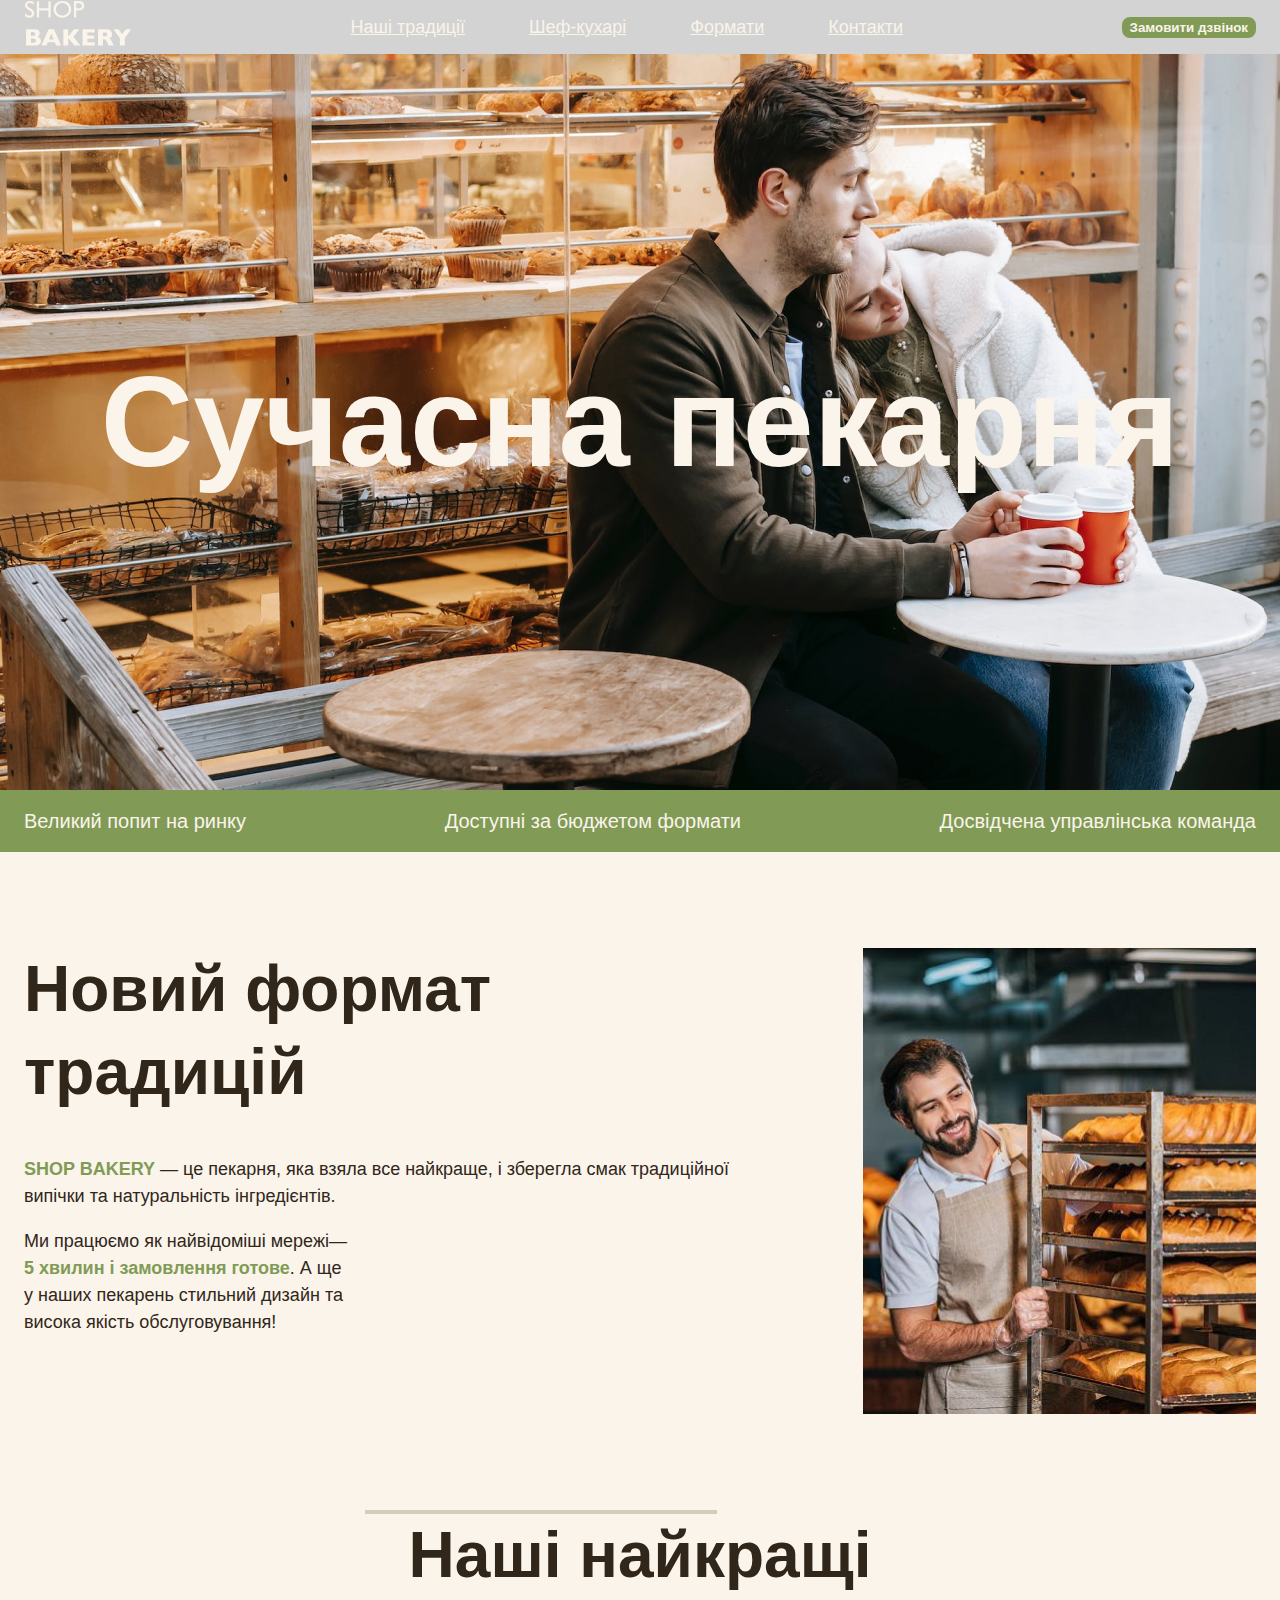
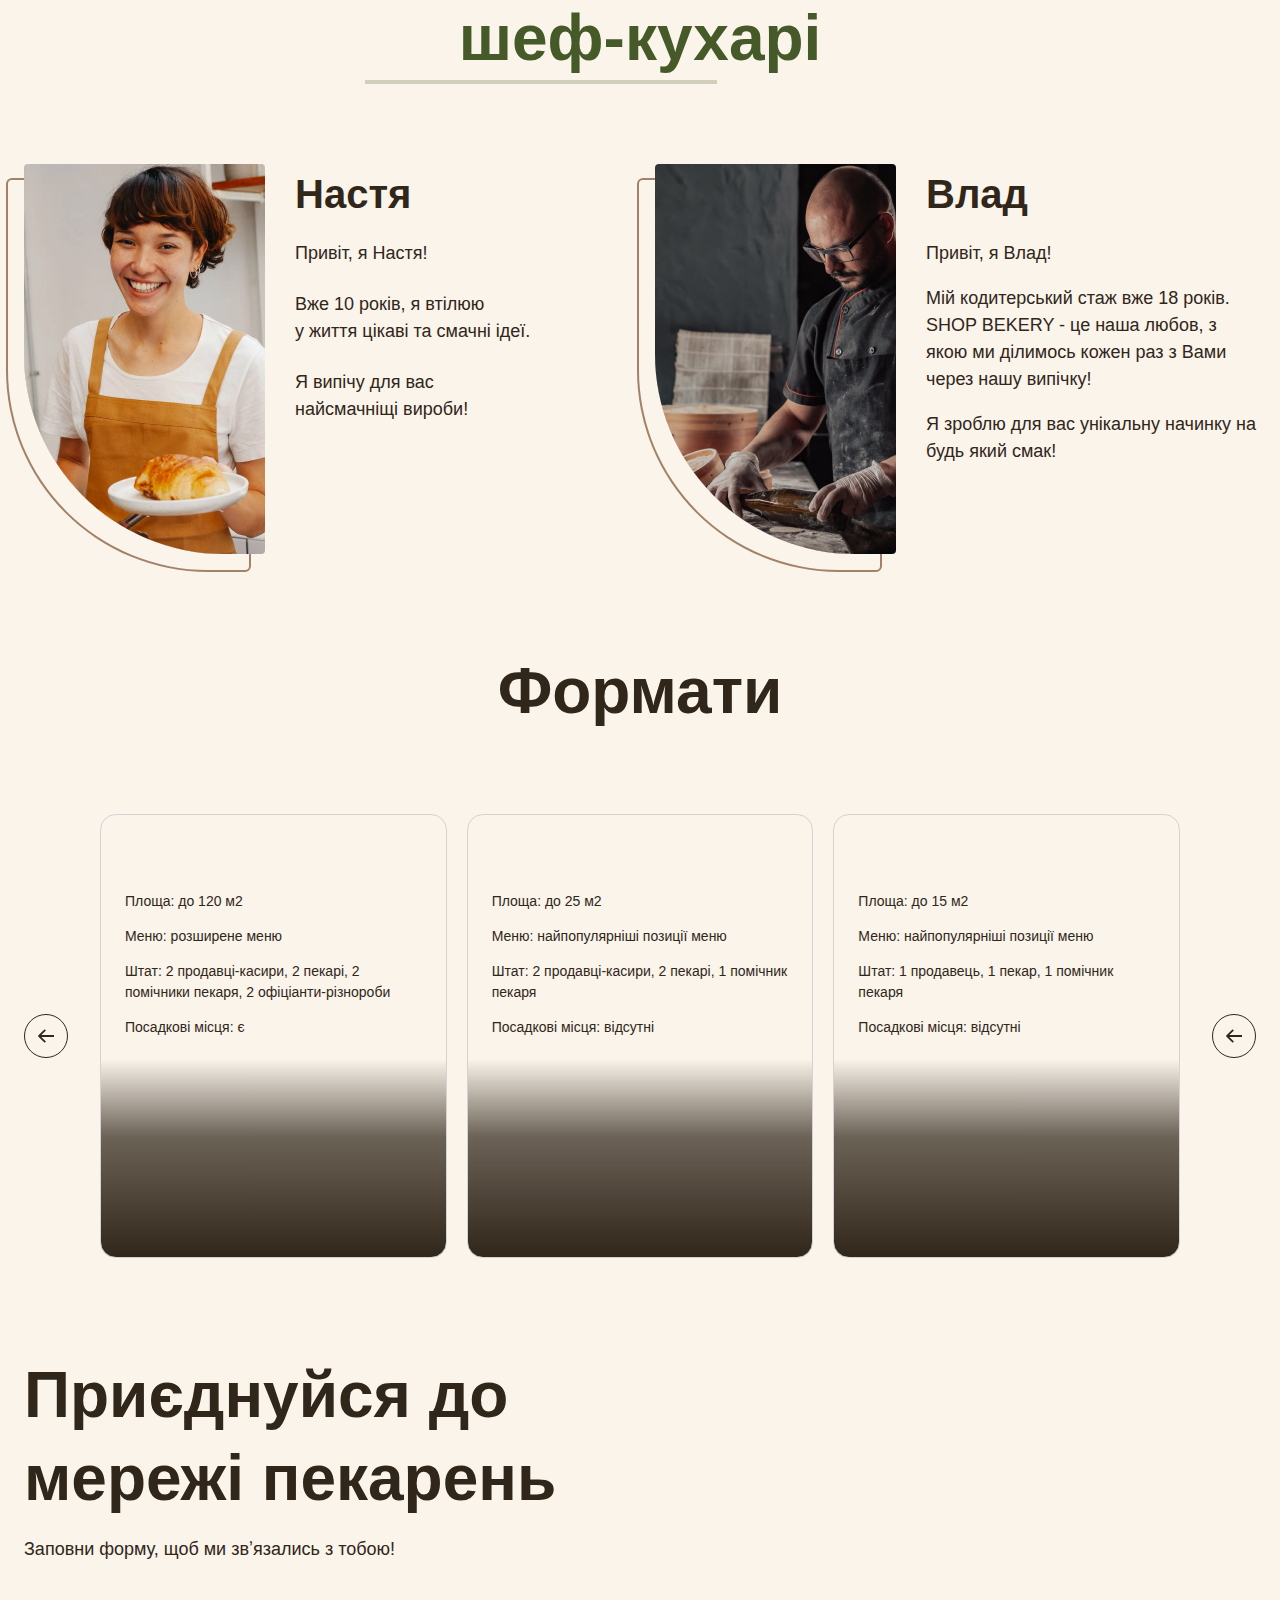
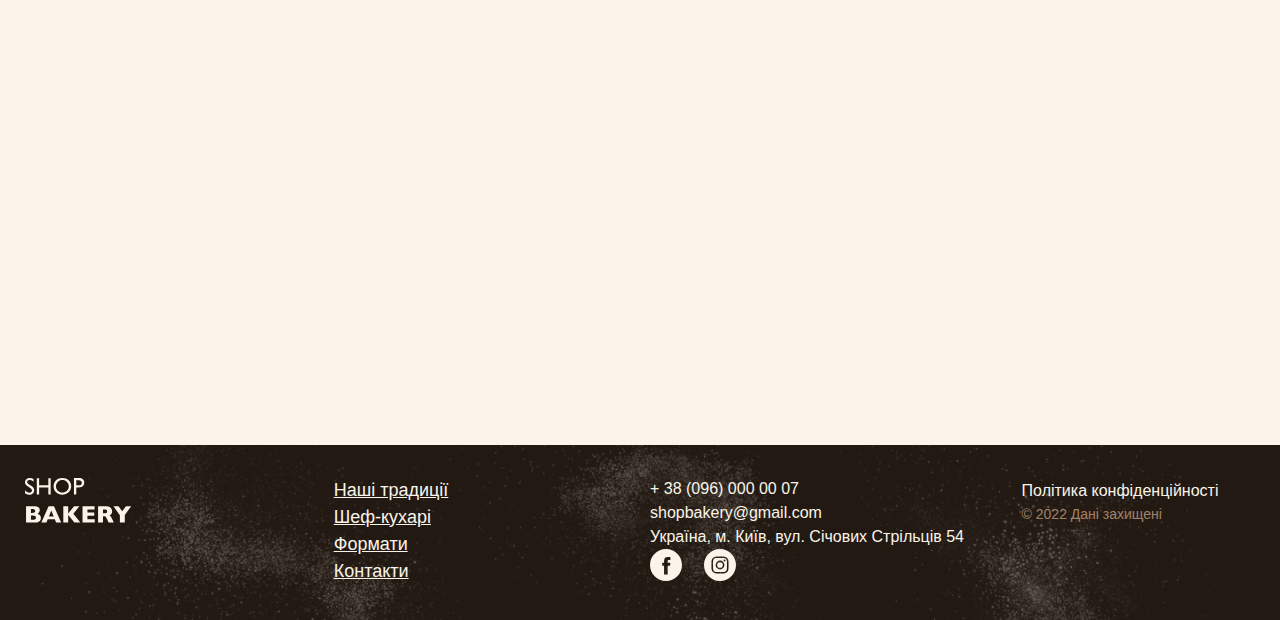
==== commit 02681d61: "Add files via upload" ====
--- a/index.html
+++ b/index.html
@@ -12,7 +12,7 @@
       <div class="container">
         <div class="header-container">
           <nav class="header-nav">
-            <a href="/">
+            <a href="#">
               <img src="./images/logo.svg" alt="Логотип сучасної пекарні" />
             </a>
             <ul class="header-menu">
@@ -38,7 +38,7 @@
       </section>
       <section class="advantages-section">
         <div class="container">
-          <h2 class="visually-hidden">Наші переваги</h2>
+          <h2 class="visually-hidden">Наші Переваги</h2>
           <ul class="advantages-list">
             <li class="advantages-item">Великий попит на ринку</li>
             <li class="advantages-item">Доступні за бюджетом формати</li>
@@ -74,147 +74,196 @@
       <section class="section" id="chefs-section">
         <div class="container">
           <h2 class="chefs-title section-title centered">
-            Наші найкращі <span class="accent">шеф -кухарі</span>
+            Наші найкращі <span class="accent">шеф-кухарі</span>
           </h2>
-          <ul>
-            <li>
-              <article>
-                <h3 class="chef-title">Настя</h3>
-                <p>Привіт, я Настя!</p>
-                <p>Вже 10 років, я свтілюю у життя цікаві та смачні ідеї.</p>
-                <p>Я випічу для вас найсмачніщі вироби!</p>
-              </article>
-            </li>
-            <li>
-              <article>
-                <h3 class="chef-title">Влад</h3>
-                <p>Привіт, я Влад!</p>
-                <p>
-                  Мій кодитерський стаж вже 18 років.SHOP BEKERY - це наша
-                  любов, з якою ми ділимось кожен раз з Вами через нашу випічку!
-                </p>
-                <p>Я зроблю для вас унікальну начинку на будь який смак!</p>
-              </article>
-            </li>
-          </ul>
-        </div>
-      </section>
-      <section class="section" id="formats-section">
-        <div class="container">
-          <h2 class="formats-title section-title centered">Формати</h2>
-          <ul class="formats-list">
-            <li class="formats-item">
-              <article class="format-card">
-                <h3 class="format-title" lang="en">Walrus</h3>
-                <div class="format-text">
-                  <p>Площа: до 120 м2</p>
-                  <p>Меню: розширене меню</p>
-                  <p>
-                    Штат: 2 продавці-касири, 2 пекарі, 2 помічники пекаря, 2
-                    офіціанти-різнороби
-                  </p>
-                  <p>Посадкові місця: є</p>
+          <ul class="chefs-list">
+            <li class="chefs-item">
+              <article class="chef-card">
+                <img
+                  class="chef-photo"
+                  src="./images/nastya-chef.jpg"
+                  alt="Nastya chef"
+                />
+                <div>
+                  <h3 class="chef-title">Настя</h3>
+                  <div class="chef-text">
+                    <p>Привіт, я Настя!</p>
+                    <p>
+                      Вже 10 років, я втілюю <br />
+                      у життя цікаві та смачні ідеї.
+                    </p>
+                    <p>
+                      Я випічу для вас <br />
+                      найсмачніщі вироби!
+                    </p>
+                  </div>
                 </div>
               </article>
             </li>
-            <li class="formats-item">
-              <article class="format-card">
-                <h3 class="format-title" lang="en">Horseshoe</h3>
-                <div class="format-text">
-                  <p>Площа: до 120 м2</p>
-                  <p>Меню: розширене меню</p>
-                  <p>
-                    Штат: 2 продавці-касири, 2 пекарі, 2 помічники пекаря, 2
-                    офіціанти-різнороби
+            <li class="chefs-item">
+              <article class="chef-card">
+                <img
+                  class="chef-photo"
+                  src="./images/vlad-chef.jpg"
+                  alt="Vlad chef"
+                />
+                <div>
+                  <h3 class="chef-title">Влад</h3>
+                  <p class="chef-text">Привіт, я Влад!</p>
+                  <p class="chef-text">
+                    Мій кодитерський стаж вже 18 років. SHOP BEKERY - це наша
+                    любов, з якою ми ділимось кожен раз з Вами через нашу
+                    випічку!
                   </p>
-                  <p>Посадкові місця: є</p>
-                </div>
-              </article>
-            </li>
-            <li class="formats-item">
-              <article class="format-card">
-                <h3 class="format-title" lang="en">Handlebar</h3>
-                <div class="format-text">
-                  <p>Площа: до 120 м2</p>
-                  <p>Меню: розширене меню</p>
-                  <p>
-                    Штат: 2 продавці-касири, 2 пекарі, 2 помічники пекаря, 2
-                    офіціанти-різнороби
+                  <p class="chef-text">
+                    Я зроблю для вас унікальну начинку на будь який смак!
                   </p>
-                  <p>Посадкові місця: є</p>
                 </div>
               </article>
             </li>
           </ul>
         </div>
       </section>
-      <section class="section" id="contact-section">
-        <div class="container">
-          <h2 class="contact-title section-title">
-            Приєднуйся до мережі пекарень
-          </h2>
-          <p>Заповни форму, щоб ми звʼязались з тобою!</p>
-          <iframe
-            src="https://www.google.com/maps/embed?pb=!1m14!1m8!1m3!1d2540.1636289098733!2d30.4912733!3d50.4566776!3m2!1i1024!2i768!4f13.1!3m3!1m2!1s0x40d4ce637c006b2d%3A0xaf86385f19996ff0!2z0YPQuy4g0KHQtdGH0LXQstGL0YUg0KHRgtGA0LXQu9GM0YbQvtCyLCA1NCwg0JrQuNC10LIsIDAyMDAw!5e0!3m2!1sru!2sua!4v1734589832701!5m2!1sru!2sua"
-            width="603"
-            height="595"
-            allowfullscreen=""
-            loading="lazy"
-            referrerpolicy="no-referrer-when-downgrade"
-          ></iframe>
+      <section class="section" id="formats-section">
+        <div class="container">
+          <h2 class="formats-title section-title centered">Формати</h2>
+          <div class="formats-container">
+            <button class="carousel-button" type="button">
+              <svg width="16" height="16">
+                <use href="./images/icons.svg#icon-arrow-1"></use>
+              </svg>
+            </button>
+            <ul class="formats-list">
+              <li class="formats-item">
+                <article class="format-card">
+                  <h3 class="format-title" lang="en">Walrus</h3>
+                  <div class="format-text">
+                    <p>Площа: до 120 м2</p>
+                    <p>Меню: розширене меню</p>
+                    <p>
+                      Штат: 2 продавці-касири, 2 пекарі, 2 помічники пекаря, 2
+                      офіціанти-різнороби
+                    </p>
+                    <p>Посадкові місця: є</p>
+                  </div>
+                </article>
+              </li>
+              <li class="formats-item">
+                <article class="format-card">
+                  <h3 class="format-title" lang="en">Horseshoe</h3>
+                  <div class="format-text">
+                    <p>Площа: до 25 м2</p>
+                    <p>Меню: найпопулярніші позиції меню</p>
+                    <p>Штат: 2 продавці-касири, 2 пекарі, 1 помічник пекаря</p>
+                    <p>Посадкові місця: відсутні</p>
+                  </div>
+                </article>
+              </li>
+              <li class="formats-item">
+                <article class="format-card">
+                  <h3 class="format-title" lang="en">Handlebar</h3>
+                  <div class="format-text">
+                    <p>Площа: до 15 м2</p>
+                    <p>Меню: найпопулярніші позиції меню</p>
+                    <p>Штат: 1 продавець, 1 пекар, 1 помічник пекаря</p>
+                    <p>Посадкові місця: відсутні</p>
+                  </div>
+                </article>
+              </li>
+            </ul>
+            <button class="carousel-button" type="button">
+              <svg width="16" height="16">
+                <use href="./images/icons.svg#icon-arrow-1"></use>
+              </svg>
+            </button>
+          </div>
+        </div>
+      </section>
+      <section class="contact-section section" id="contact-section">
+        <div class="container">
+          <div class="contact-container">
+            <div class="contact-form">
+              <h2 class="contacts-title section-title">
+                Приєднуйся до мережі пекарень
+              </h2>
+              <p>Заповни форму, щоб ми звʼязались з тобою!</p>
+              <!-- form -->
+            </div>
+            <iframe
+              class="contact-map"
+              src="https://www.google.com/maps/embed?pb=!1m14!1m8!1m3!1d635.0413945451402!2d30.4912898!3d50.4566413!3m2!1i1024!2i768!4f13.1!3m3!1m2!1s0x40d4ce637c006b2d%3A0xaf86385f19996ff0!2z0YPQuy4g0KHQtdGH0LXQstGL0YUg0KHRgtGA0LXQu9GM0YbQvtCyLCA1NCwg0JrQuNC10LIsIDAyMDAw!5e0!3m2!1sru!2sua!4v1736144983955!5m2!1sru!2sua"
+              width="603"
+              height="595"
+              allowfullscreen=""
+              loading="lazy"
+              referrerpolicy="no-referrer-when-downgrade"
+            ></iframe>
+          </div>
         </div>
       </section>
     </main>
     <footer class="footer">
       <div class="container">
-        <nav>
-          <a href="/">
-            <img src="./images/logo.svg" alt="Логотип сучасної пекарні" />
-          </a>
-          <ul>
-            <li><a class="link" href="#">Наші традиції</a></li>
-            <li><a class="link" href="#">Шеф-кухарі</a></li>
-            <li><a class="link" href="#">Формати</a></li>
-            <li><a class="link" href="#">Контакти</a></li>
-          </ul>
-        </nav>
-        <address>
-          <ul>
-            <li>
-              <a class="address-link" href="tell:+380960000007"
-                >+ 38 (096) 000 00 07</a
-              >
-            </li>
-            <li>
-              <a class="address-link" href="mailto:shopbakery@gmail.com"
-                >shopbakery@gmail.com</a
-              >
-            </li>
-            <li>
-              <a
-                class="address-link"
-                href="https://maps.app.goo.gl/3LGkednNkTELG3DH8"
-                target="_blank"
-              >
-                Україна, м. Київ, вул. Січових Стрільців 54
+        <div class="footer-container">
+          <nav class="footer-nav">
+            <div class="footer-logo">
+              <a href="#">
+                <img src="./images/logo.svg" alt="Логотип сучасної пекарні" />
               </a>
-            </li>
-            <li>
-              <a href="#">
-                <!-- facebook icon -->
+            </div>
+            <ul class="footer-menu">
+              <li><a class="link" href="#">Наші традиції</a></li>
+              <li><a class="link" href="#">Шеф-кухарі</a></li>
+              <li><a class="link" href="#">Формати</a></li>
+              <li><a class="link" href="#">Контакти</a></li>
+            </ul>
+          </nav>
+          <address class="footer-address">
+            <ul class="address-link">
+              <li>
+                <a class="address-link" href="tell:+380960000007">
+                  + 38 (096) 000 00 07
+                </a>
+              </li>
+              <li>
+                <a class="address-link" href="mailto:shopbakery@gmail.com">
+                  shopbakery@gmail.com
+                </a>
+              </li>
+              <li>
+                <a
+                  class="address-link"
+                  href="https://maps.app.goo.gl/oQTAnuSTAjFcHoAC9"
+                  target="_blank"
+                >
+                  Україна, м. Київ, вул. Січових Стрільців 54
+                </a>
+              </li>
+              <div class="footer-icon">
+                <li>
+                  <a href="#">
+                    <svg class="address-icon" width="32" height="32">
+                      <use href="./images/icons.svg#icon-facebook"></use>
+                    </svg>
+                  </a>
+                </li>
+                <li>
+                  <a href="#">
+                    <svg class="address-icon" width="32" height="32">
+                      <use href="./images/icons.svg#icon-instagram"></use>
+                    </svg>
+                  </a>
+                </li>
+              </div>
+            </ul>
+            <div class="address-info">
+              <a class="address-link" href="#" target="_blank">
+                Політика конфіденційності
               </a>
-            </li>
-            <li>
-              <a href="#">
-                <!-- instagram icon -->
-              </a>
-            </li>
-          </ul>
-          <a class="address-link" href="#" target="_blank"
-            >Політика конфіденційності</a
-          >
-          <p class="address-copyright">&copy; 2022 Дані захищені</p>
-        </address>
+              <p class="address-copyright">&copy; 2022 Дані захищені</p>
+            </div>
+          </address>
+        </div>
       </div>
     </footer>
   </body>
--- a/css/styles.css
+++ b/css/styles.css
@@ -33,49 +33,34 @@
 :root {
   --color-primary-dark: #31261a;
   --color-primary-light: #faf4ea;
+  --color-secondary-dark: #a18268;
   --color-brand-dark: #465929;
+  --color-brand-light: #cfcfbc;
   --color-brand-normal: #819b57;
-  --color-brand-light: #cfcfcb;
 }
 
 /* Base */
-ul {
-  padding: 0;
-  margin: 0;
-  list-style-type: none;
-}
-
 body {
+  font-family: sans-serif;
   color: var(--color-primary-dark);
-  font-family: "poppins", sans-serif;
+  background-color: var(--color-primary-light);
   font-weight: 400;
   font-size: 18px;
   line-height: 1.5;
   margin: 0;
 }
 
-* {
+*,
+*::before,
+*::after {
   box-sizing: border-box;
-}
-
-.visually-hidden {
-  position: absolute;
-  left: -10000px;
-  top: auto;
-  width: 1px;
-  height: 1px;
-  overflow: hidden;
 }
 
 .container {
   width: 100%;
-  max-width: 1288px;
+  max-width: 1350px;
   margin: 0 auto;
   padding: 0 24px;
-}
-
-.section {
-  padding: 48px 0;
 }
 
 h1,
@@ -88,6 +73,29 @@
   margin-top: 0;
 }
 
+a {
+  display: inline-block;
+}
+
+ul {
+  margin: 0;
+  padding: 0;
+  list-style-type: none;
+}
+
+.visually-hidden {
+  position: absolute;
+  left: -10000px;
+  top: auto;
+  width: 1px;
+  height: 1px;
+  overflow: hidden;
+}
+
+.section {
+  padding: 48px 0;
+}
+
 address {
   font-style: normal;
 }
@@ -119,7 +127,7 @@
 
 /* Header */
 .header {
-  background-color: lightgray; /* remove */
+  background-color: lightgray;
 }
 
 .header-container {
@@ -130,8 +138,8 @@
 
 .header-nav {
   display: flex;
+  flex-grow: 1;
   align-items: center;
-  flex-grow: 1;
   gap: 40px;
 }
 
@@ -152,14 +160,14 @@
 }
 
 .hero-title {
-  margin-bottom: 0;
   color: var(--color-primary-light);
   font-weight: 900;
   font-size: 128px;
   text-align: center;
-}
-
-.hero-title .accent {
+  margin-bottom: 0;
+}
+
+.hero-title.accent {
   color: var(--color-brand-normal);
 }
 
@@ -181,7 +189,7 @@
   font-size: 20px;
 }
 
-/* Section title */
+/* Section-title */
 .section-title {
   font-weight: 900;
   font-size: 64px;
@@ -196,7 +204,7 @@
   color: var(--color-brand-dark);
 }
 
-/* Traditions section */
+/* Traditions-section */
 .traditions-section {
   padding-top: 96px;
 }
@@ -207,14 +215,18 @@
   gap: 40px;
 }
 
-.traditions-content {
-  min-width: 710px;
-}
-
 .traditions-title {
   margin-bottom: 42px;
 }
 
+.traditions-content {
+  max-width: 710px;
+}
+
+.traditions-text.limited {
+  max-width: 330px;
+}
+
 .traditions-text .brand {
   color: var(--color-brand-normal);
   font-weight: 600;
@@ -224,13 +236,9 @@
   text-transform: uppercase;
 }
 
-.traditions-text.limited {
-  max-width: 330px;
-}
-
-/* Chefs section */
+/* Chefs-section */
 .chefs-title {
-  max-width: 540px;
+  max-width: 550px;
   margin: 0 auto 80px;
 }
 
@@ -248,7 +256,36 @@
   font-size: 40px;
 }
 
-/* Formats section */
+.chefs-list {
+  display: flex;
+  flex-wrap: wrap;
+  gap: 40px 30px;
+}
+
+.chefs-item {
+  flex-basis: calc((100% - 30px) / 2);
+}
+
+.chef-card {
+  display: flex;
+  gap: 30px;
+}
+
+.chef-photo {
+  border-radius: 4px 4px 4px 200px;
+  box-shadow: -16px 16px 0 0 var(--color-primary-light),
+    -16px 16px 0 2px var(--color-secondary-dark);
+}
+
+.chef-text p {
+  margin-bottom: 24px;
+}
+
+.chef-text p:last-child {
+  margin-bottom: 0;
+}
+
+/* Formats-section */
 .formats-list {
   display: flex;
   flex-wrap: wrap;
@@ -262,56 +299,136 @@
 .format-card {
   height: 444px;
   padding: 24px;
+  border: 1px solid lightgray; /* remove */
+  border-radius: 16px;
   background-image: linear-gradient(
     180deg,
     rgba(49, 38, 26, 0) 55.21%,
     rgba(49, 38, 26, 0.71) 72.92%,
     var(--color-primary-dark) 100%
   );
-  border: 1px solid lightgray; /* remove */
-  border-radius: 16px;
+}
+
+.format-title {
+  margin-bottom: 16px;
+  color: var(--color-primary-light);
+  font-weight: 600;
+  font-size: 24px;
 }
 
 .formats-title {
   margin-bottom: 80px;
 }
 
-.format-title {
+.formats-container {
+  display: flex;
+  align-items: center;
+  gap: 32px;
+}
+
+.format-text {
+  font-size: 14px;
+  font-weight: 300;
+}
+
+/* Carousel */
+.carousel-button {
+  display: flex;
+  align-items: center;
+  justify-content: center;
+  width: 44px;
+  height: 44px;
+  flex-shrink: 0;
+  padding: 0;
+  background-color: transparent;
+  border-radius: 50%;
+  border: 1px solid var(--color-primary-dark);
+  cursor: pointer;
+  fill: var(--color-primary-dark);
+}
+
+.carousel-button:hover {
+  background-color: var(--color-primary-dark);
+  fill: var(--color-primary-light);
+}
+
+/* Contact-section */
+.contact-section {
+  padding-bottom: 96px;
+}
+
+.contacts-title {
   margin-bottom: 16px;
-  font-weight: 600;
-  font-size: 24px;
-}
-
-.format-text {
-  font-weight: 300;
-  font-size: 14px;
-}
-
-/* Contact-section */
-.contact-title {
-  margin-bottom: 16px;
+}
+
+.contact-container {
+  display: flex;
+  gap: 32px;
+}
+
+.contact-map {
+  flex-shrink: 0;
+  border: none;
+  border-radius: 16px;
 }
 
 /* Footer */
-.address-link {
-  color: var(--color-primary-light);
-  font-weight: 300;
-  font-size: 16px;
-  text-decoration: none;
-}
-
-.address-link:hover {
-  color: var(--color-brand-normal);
-}
-
-.address-copyright {
-  font-size: 14px;
-}
-
 .footer {
   background-color: var(--color-primary-dark);
   background-image: url("../images/footer-background.png");
   background-repeat: no-repeat;
   background-size: cover;
   background-position: center;
-}
+  padding: 32px 0;
+}
+
+.footer-container {
+  display: flex;
+  gap: 20px;
+}
+
+.footer-nav,
+.footer-address {
+  display: flex;
+  flex-basis: 50%;
+  gap: 20px;
+}
+
+.footer-logo,
+.footer-menu {
+  flex-grow: 1;
+}
+
+.address-link {
+  color: var(--color-primary-light);
+  font-weight: 300;
+  font-size: 16px;
+  text-decoration: none;
+}
+
+.address-link:hover {
+  color: var(--color-brand-normal);
+}
+
+.address-icon {
+  fill: var(--color-primary-light);
+}
+
+.address-icon:hover {
+  fill: var(--color-brand-normal);
+}
+
+.address-link,
+.address-info {
+  flex-grow: 1;
+}
+
+.footer-icon {
+  display: flex;
+  gap: 22px;
+}
+
+.address-copyright {
+  color: var(--color-secondary-dark);
+  font-size: 14px;
+}
